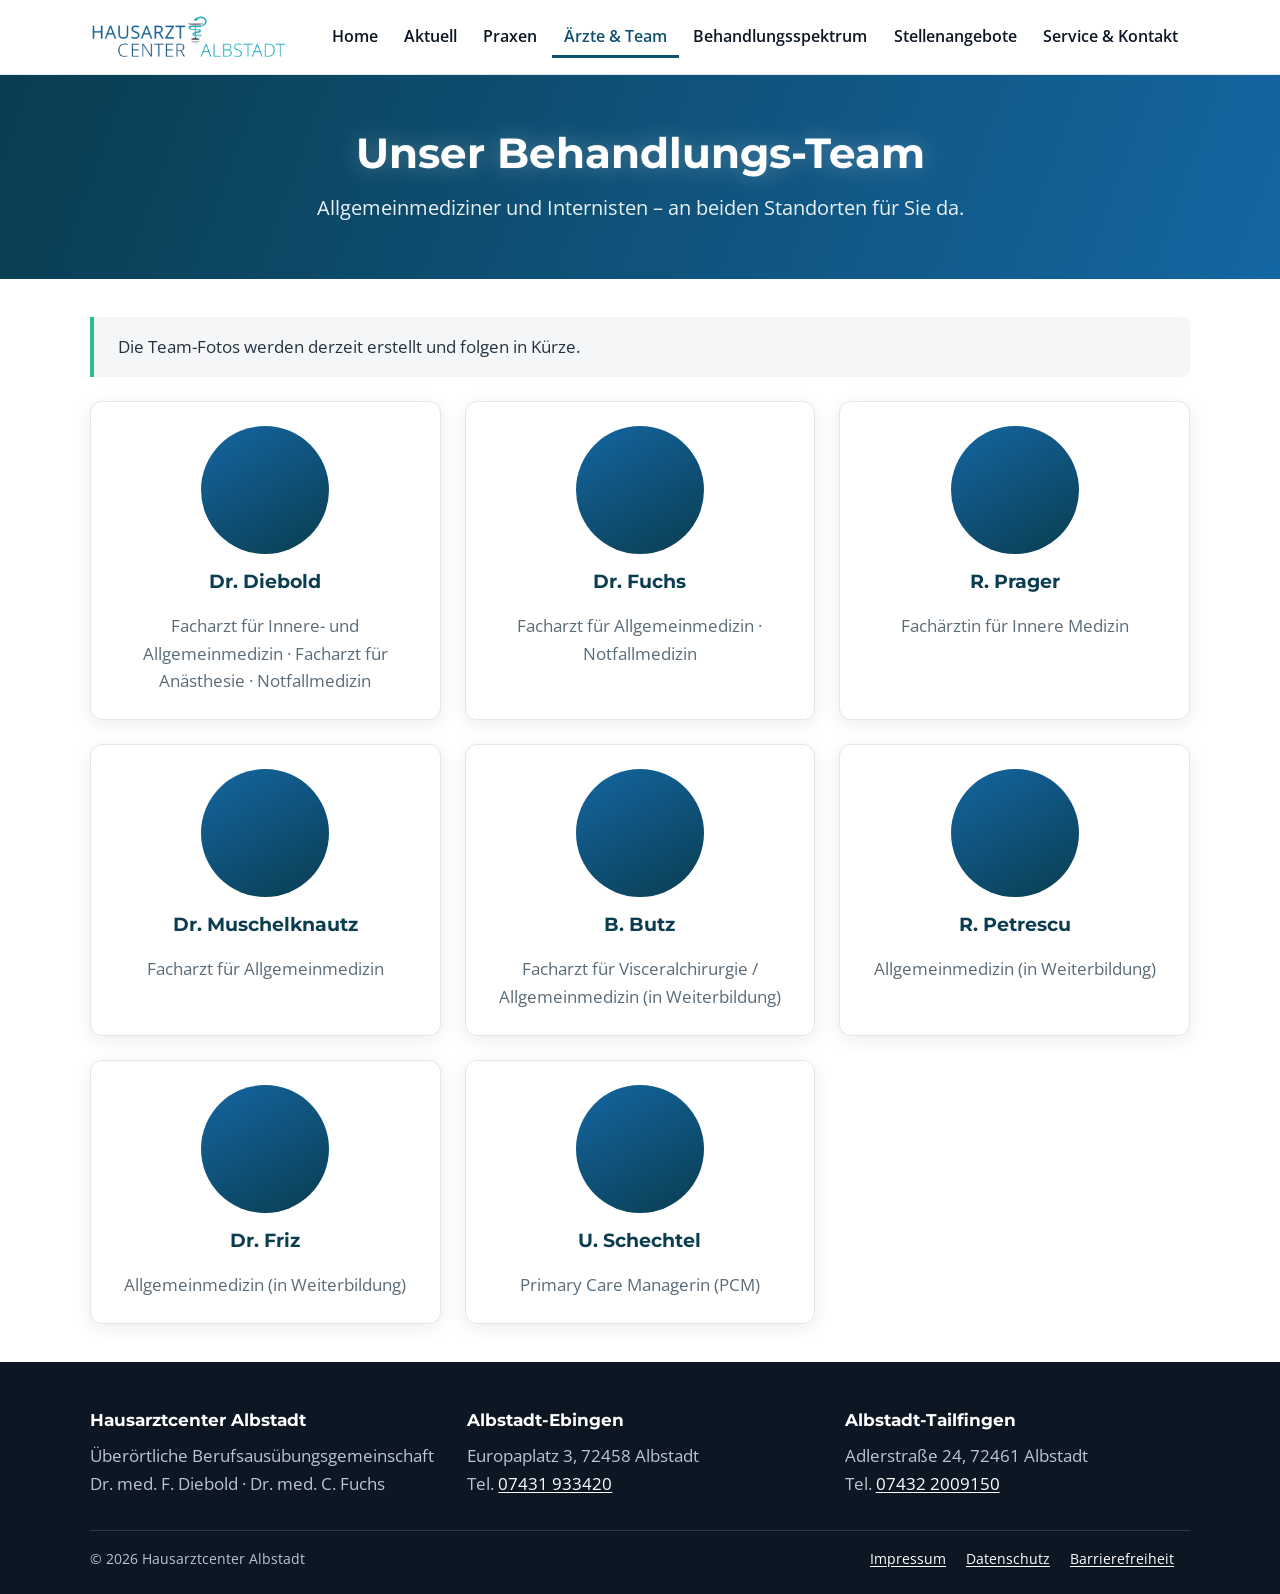
==== aerzte-team.html @ 3936ca82 "feat(design): Favicon + Open-Graph-Metadaten + Hero-Glow - bilder/favicon.svg (weisses Plus auf Petr" ====
<!DOCTYPE html>
<html lang="de">
<head>
  <meta charset="utf-8">
  <meta name="viewport" content="width=device-width, initial-scale=1">
  <title>Ärzte &amp; Team — Hausarztcenter Albstadt</title>
  <meta name="description" content="Das Behandlungs-Team des Hausarztcenter Albstadt — Ärztinnen, Ärzte und Praxisteam.">
  <link rel="stylesheet" href="css/style.css">
  <script defer src="data/site.js"></script>
  <script defer src="js/render.js"></script>
  <link rel="canonical" href="https://fuchs-medidyne.github.io/praxis-website/aerzte-team.html">
  <link rel="icon" href="bilder/favicon.svg" type="image/svg+xml">
  <meta name="theme-color" content="#0e536d">
  <meta property="og:type" content="website">
  <meta property="og:site_name" content="Hausarztcenter Albstadt">
  <meta property="og:locale" content="de_DE">
  <meta property="og:title" content="Ärzte &amp; Team — Hausarztcenter Albstadt">
  <meta property="og:description" content="Das Behandlungs-Team des Hausarztcenter Albstadt — Ärztinnen, Ärzte und Praxisteam.">
  <meta property="og:url" content="https://fuchs-medidyne.github.io/praxis-website/aerzte-team.html">
  <meta property="og:image" content="https://fuchs-medidyne.github.io/praxis-website/bilder/hero-hausarzt-albstadt.jpg">
  <meta name="twitter:card" content="summary_large_image">
</head>
<body>
  <a class="skip-link" href="#inhalt">Zum Inhalt springen</a>

  <div data-component="site-header"></div>

  <main id="inhalt">
    <section class="page-hero">
      <div class="container">
        <h1>Unser Behandlungs-Team</h1>
        <p>Allgemeinmediziner und Internisten – an beiden Standorten für Sie da.</p>
      </div>
    </section>

    <section class="container">
      <div data-component="team"></div>
    </section>
  </main>

  <div data-component="site-footer"></div>

</body>
</html>
---- css/style.css ----
/* Hausarztcenter Albstadt — Stylesheet.
   Saemtliche Farben, Schriftgroessen und Abstaende kommen aus css/tokens.css
   (Design-Konventionen / Single Source of Truth). Hier stehen nur Regeln, die
   diese Tokens auf konkrete Elemente anwenden — keine festen Werte. */

@import url("fonts.css");
@import url("tokens.css");

* { box-sizing: border-box; }
html { scroll-behavior: smooth; }

body {
  margin: 0;
  font-family: var(--font-text);
  color: var(--farbe-text);
  background: var(--farbe-bg);
  line-height: var(--zeilenhoehe);
  font-size: var(--groesse-text);
  -webkit-font-smoothing: antialiased;
}

img { max-width: 100%; height: auto; display: block; }

a { color: var(--farbe-primaer); text-underline-offset: 2px; }
a:hover { color: var(--farbe-primaer-dunkel); }

:focus-visible { outline: 3px solid var(--farbe-primaer-hell); outline-offset: 2px; border-radius: 3px; }

/* --- Typografie: Groesse je nach Position (aus den Tokens) --- */
h1, h2, h3, h4 { font-family: var(--font-headline); color: var(--farbe-navy); line-height: var(--zeilenhoehe-eng); font-weight: var(--staerke-fett); }
h1 { font-size: var(--groesse-h1); margin: 0 0 var(--raum-3); }
h2 { font-size: var(--groesse-h2); margin: 0 0 var(--titel-abstand); }
h3 { font-size: var(--groesse-h3); }
h4 { font-size: var(--groesse-h4); }
p  { margin: 0 0 var(--absatz-abstand); }
p:last-child { margin-bottom: 0; }

/* Einleitungs-Absatz (z.B. unter einer Ueberschrift) */
.lead { font-size: var(--groesse-lead); color: var(--farbe-text-leise); }

/* Container setzt NUR den seitlichen Rand (padding-inline) — niemals den
   vertikalen, damit Abschnitte mit Klasse .container ihren Abschnitts-Abstand
   (--abschnitt-y) behalten. */
.container { max-width: var(--breite-max); margin: 0 auto; padding-inline: var(--container-x); }

/* --- Skip-Link --- */
.skip-link { position: absolute; left: -999px; top: 0; background: var(--farbe-primaer); color: var(--farbe-text-invers); padding: var(--raum-2) var(--raum-4); z-index: 1000; border-radius: 0 0 var(--radius-s) 0; }
.skip-link:focus { left: 0; }

/* --- Kopfzeile / Navigation --- */
.site-header { position: sticky; top: 0; z-index: 100; background: rgba(255,255,255,.96); backdrop-filter: blur(6px); border-bottom: 1px solid var(--farbe-rand); }
.site-header .container { display: flex; align-items: center; justify-content: space-between; min-height: 74px; gap: var(--raum-4); }
.logo { display: inline-flex; align-items: center; text-decoration: none; }
.logo img { height: 44px; width: auto; }

.nav-toggle { display: none; background: none; border: 1px solid var(--farbe-rand); border-radius: var(--radius-s); padding: .45rem .65rem; font-size: 1.25rem; line-height: 1; cursor: pointer; color: var(--farbe-navy); }

.main-nav ul { list-style: none; display: flex; gap: .15rem; margin: 0; padding: 0; flex-wrap: wrap; }
.main-nav a { display: block; padding: var(--raum-2) var(--raum-3); border-radius: var(--radius-s); text-decoration: none; color: var(--farbe-navy); font-weight: var(--staerke-halbfett); font-size: .97rem; }
.main-nav a:hover { background: var(--farbe-bg-leise); color: var(--farbe-primaer); }
.main-nav a[aria-current="page"] { color: var(--farbe-primaer); box-shadow: inset 0 -3px 0 var(--farbe-primaer); border-radius: 0; }

/* --- Hero (Startseite) --- */
.hero { position: relative; color: var(--farbe-text-invers); padding: var(--abschnitt-y) 0; background: var(--farbe-navy); overflow: hidden; }
.hero::before {
  content: ""; position: absolute; inset: 0;
  background:
    linear-gradient(110deg, rgba(10, 61, 80, .92) 0%, rgba(13, 23, 36, .72) 60%, rgba(13, 23, 36, .45) 100%),
    url("../bilder/hero-hausarzt-albstadt.jpg") center/cover no-repeat;
  z-index: 0;
}
.hero .container { position: relative; z-index: 1; text-align: center; }
.hero h1 { color: var(--farbe-text-invers); }
.hero p { font-size: var(--groesse-lead); margin: 0 auto var(--raum-5); max-width: 42rem; color: var(--farbe-text-invers-leise); }
.hero-aktionen { display: flex; gap: var(--raum-3); flex-wrap: wrap; justify-content: center; }

/* Schlichter Seiten-Kopf fuer Unterseiten (Petrol-Verlauf, ohne grosses Hero-Bild) */
.page-hero { position: relative; color: var(--farbe-text-invers); padding: clamp(2.2rem, 5vw, 3.4rem) 0; background: linear-gradient(110deg, var(--farbe-primaer-dunkel), var(--farbe-primaer-hell)); }
.page-hero .container { text-align: center; }
.page-hero h1 { color: var(--farbe-text-invers); }
.page-hero p { color: var(--farbe-text-invers-leise); font-size: var(--groesse-lead); margin: 0 auto; max-width: 46rem; }

/* Leichter weisser Glow auf den Hero-Ueberschriften */
.hero h1, .page-hero h1 { text-shadow: 0 0 1px rgba(255,255,255,.35), 0 0 24px rgba(255,255,255,.30); }

/* --- Buttons --- */
.btn { display: inline-block; background: var(--farbe-akzent); color: #08312a; padding: .8rem 1.4rem; border-radius: var(--radius-s); text-decoration: none; font-family: var(--font-headline); font-weight: var(--staerke-halbfett); border: 2px solid var(--farbe-akzent); transition: transform .08s ease, background .15s ease; }
.btn:hover { background: var(--farbe-akzent-dunkel); border-color: var(--farbe-akzent-dunkel); color: #06281f; transform: translateY(-1px); }
.btn-outline { background: transparent; color: var(--farbe-text-invers); border-color: rgba(255,255,255,.7); }
.btn-outline:hover { background: rgba(255,255,255,.14); color: var(--farbe-text-invers); transform: translateY(-1px); }

/* --- Abschnitte: EINHEITLICHER Innenabstand oben/unten --- */
section { padding: var(--abschnitt-y) 0; }
.section-leise { background: var(--farbe-bg-leise); }

/* Zentrierter Abschnitts-Kopf (Ueberschrift + Einleitung ueber Kachelrastern) */
.section-kopf { text-align: center; max-width: 52rem; margin: 0 auto var(--raum-6); }
.section-kopf p { color: var(--farbe-text-leise); }

/* Lese-Inhalte: angenehme Lesebreite, linksbuendig */
.inhalt > p, .inhalt > ul, .inhalt > ol { max-width: var(--breite-text); }

.hinweis { border-left: 4px solid var(--farbe-akzent); background: var(--farbe-bg-leise); padding: var(--raum-4) var(--raum-5); border-radius: 0 var(--radius-s) var(--radius-s) 0; margin: 0 0 var(--block-abstand); }

/* --- Karten-Raster --- */
.karten { display: grid; gap: var(--raum-5); grid-template-columns: repeat(auto-fit, minmax(270px, 1fr)); }
.karte { border: 1px solid var(--farbe-rand); border-radius: var(--radius); padding: var(--raum-5); background: var(--farbe-bg); box-shadow: var(--schatten); transition: transform .12s ease, box-shadow .12s ease; }
.karte:hover { transform: translateY(-3px); box-shadow: var(--schatten-stark); }
.karte h3 { margin-top: 0; color: var(--farbe-primaer-dunkel); }

/* Ausrichtung: Teaser-/Navigationskacheln sind zentriert (kurz, symmetrisch);
   Daten-/Listenkarten bleiben linksbuendig (siehe .kontakt-liste/.zeiten). */
.karten--teaser .karte { text-align: center; }

/* Personen-Karten (Team) mit Foto oben — zentriert */
.karte--person { text-align: center; }
.karte--person p { color: var(--farbe-text-leise); }
.person-foto { width: 128px; height: 128px; border-radius: 50%; margin: 0 auto var(--raum-4); overflow: hidden; background: var(--farbe-bg-leise); }
.person-foto img { width: 100%; height: 100%; object-fit: cover; }
/* Foto-Platzhalter: Marken-Silhouette, bis die echten Fotos da sind.
   Zum Tauschen: <div class="person-foto person-foto--platzhalter">…</div>
   ersetzen durch <div class="person-foto"><img src="bilder/team/NAME.jpg" alt="…"></div> */
.person-foto--platzhalter {
  display: grid; place-items: center;
  background: linear-gradient(150deg, var(--farbe-primaer-hell), var(--farbe-primaer-dunkel));
  background-image: linear-gradient(150deg, var(--farbe-primaer-hell), var(--farbe-primaer-dunkel)),
    url("data:image/svg+xml,%3Csvg xmlns='http://www.w3.org/2000/svg' viewBox='0 0 24 24'%3E%3Cpath fill='%23ffffff' fill-opacity='0.82' d='M12 12a5 5 0 1 0 0-10 5 5 0 0 0 0 10zm0 2c-5 0-9 2.5-9 6v2h18v-2c0-3.5-4-6-9-6z'/%3E%3C/svg%3E");
  background-repeat: no-repeat;
  background-position: center, center 58%;
  background-size: cover, 58px 58px;
}

/* News-/Aktuelles-Eintraege */
.news-item { border: 1px solid var(--farbe-rand); border-left: 4px solid var(--farbe-akzent); border-radius: 0 var(--radius-s) var(--radius-s) 0; background: var(--farbe-bg); padding: var(--raum-5) var(--raum-5); margin: 0 0 var(--block-abstand); box-shadow: var(--schatten); }
.news-item h2 { margin: var(--raum-1) 0 var(--raum-2); }
.news-datum { color: var(--farbe-text-leise); font-size: var(--groesse-klein); margin: 0 0 var(--raum-1); text-transform: uppercase; letter-spacing: .03em; }

/* Platzhalter-Markierung (nur waehrend des Aufbaus) */
.platzhalter { color: var(--farbe-text-leise); font-style: italic; }

/* Kontakt-Zeilen in Standort-Karten (linksbuendig, Datencharakter) */
.kontakt-liste { list-style: none; margin: var(--raum-2) 0 0; padding: 0; }
.kontakt-liste li { margin: var(--raum-1) 0; }
.kontakt-liste .label { color: var(--farbe-text-leise); display: inline-block; min-width: 3.2rem; }

/* Oeffnungszeiten-Tabelle */
.zeiten { width: 100%; border-collapse: collapse; margin: var(--raum-2) 0 0; }
.zeiten th, .zeiten td { text-align: left; padding: .35rem var(--raum-2); border-bottom: 1px solid var(--farbe-rand); vertical-align: top; }
.zeiten th { width: 3rem; color: var(--farbe-primaer-dunkel); font-family: var(--font-headline); }
.zeiten .zu { color: var(--farbe-text-leise); }

/* Mehrspaltige Leistungs-Listen */
.spalten { columns: 2; column-gap: 2.5rem; }
.spalten li { break-inside: avoid; margin: .2rem 0; }
@media (max-width: 620px) { .spalten { columns: 1; } }

/* Badge fuer Status-Hinweise (z.B. "aktuell nur Terminsprechstunde") */
.badge { display: inline-block; background: var(--farbe-bg-leise); color: var(--farbe-primaer-dunkel); border: 1px solid var(--farbe-rand); border-radius: var(--radius-pill); padding: .15rem .7rem; font-size: var(--groesse-klein); font-weight: var(--staerke-halbfett); }

/* Listen/Unter-Ueberschriften in Lese-Abschnitten */
.inhalt ul { padding-left: 1.2rem; }
.inhalt li { margin: var(--raum-1) 0; }
.inhalt h3 { margin-top: var(--raum-6); color: var(--farbe-primaer-dunkel); }
.inhalt h4 { margin: var(--raum-4) 0 var(--raum-1); color: var(--farbe-navy); }

/* --- Fusszeile --- */
.site-footer { background: var(--farbe-navy); color: #b9c6cf; margin-top: 0; padding: var(--raum-7) 0 var(--raum-5); }
.site-footer a { color: var(--farbe-text-invers); }
.footer-grid { display: grid; gap: var(--raum-6); grid-template-columns: repeat(auto-fit, minmax(220px, 1fr)); }
.site-footer h3 { color: var(--farbe-text-invers); font-size: 1.05rem; margin: 0 0 var(--raum-3); }
.footer-bottom { margin-top: var(--raum-6); padding-top: var(--raum-4); border-top: 1px solid rgba(255,255,255,.14); font-size: var(--groesse-klein); display: flex; gap: var(--raum-4); flex-wrap: wrap; justify-content: space-between; align-items: center; }
.footer-bottom nav a { margin-right: var(--raum-4); }

/* --- Mobil --- */
@media (max-width: 880px) {
  .nav-toggle { display: block; }
  .main-nav { display: none; position: absolute; left: 0; right: 0; top: 74px; background: #fff; border-bottom: 1px solid var(--farbe-rand); padding: var(--raum-2) var(--container-x) var(--raum-4); box-shadow: var(--schatten); }
  .main-nav.open { display: block; }
  .main-nav ul { flex-direction: column; gap: 0; }
  .main-nav a { padding: .85rem var(--raum-2); border-bottom: 1px solid var(--farbe-rand); border-radius: 0; }
  .main-nav a[aria-current="page"] { box-shadow: inset 3px 0 0 var(--farbe-primaer); }
}

@media (prefers-reduced-motion: reduce) {
  * { scroll-behavior: auto !important; transition: none !important; }
}
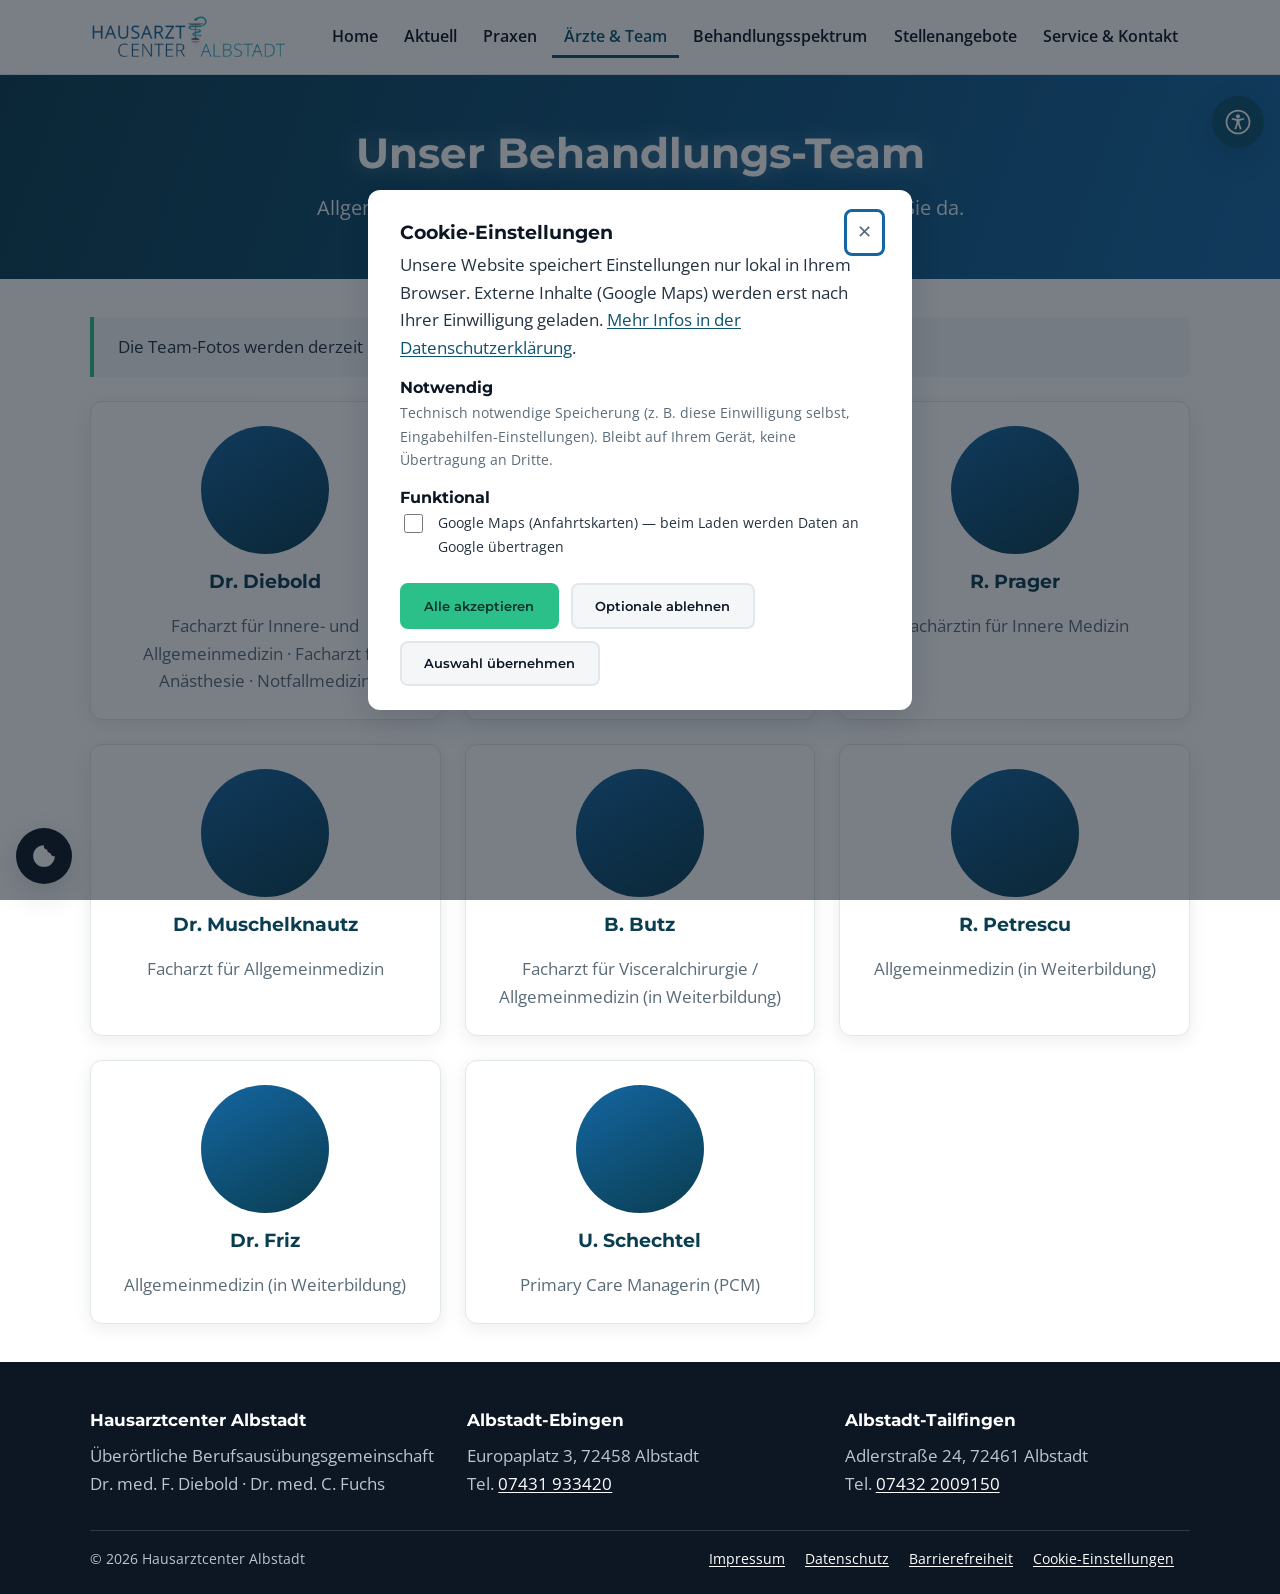
==== commit 46535c78: "feat(widgets): Eingabehilfen, eigenes Cookie-Consent, Maps-Zwei-Klick, 321-MED-Rezeption, To-Top Fun" ====
--- a/aerzte-team.html
+++ b/aerzte-team.html
@@ -8,6 +8,8 @@
   <link rel="stylesheet" href="css/style.css">
   <script defer src="data/site.js"></script>
   <script defer src="js/render.js"></script>
+  <script defer src="js/consent.js"></script>
+  <script defer src="js/eingabehilfen.js"></script>
   <link rel="canonical" href="https://fuchs-medidyne.github.io/praxis-website/aerzte-team.html">
   <link rel="icon" href="bilder/favicon.svg" type="image/svg+xml">
   <meta name="theme-color" content="#0e536d">
--- a/css/style.css
+++ b/css/style.css
@@ -14,8 +14,11 @@
   font-family: var(--font-text);
   color: var(--farbe-text);
   background: var(--farbe-bg);
-  line-height: var(--zeilenhoehe);
-  font-size: var(--groesse-text);
+  /* --eh-*-Variablen kommen aus den Eingabehilfen (js/eingabehilfen.js);
+     ohne Widget-Eingriff gelten die Fallbacks = normale Token-Werte. */
+  line-height: calc(var(--zeilenhoehe) * var(--eh-zeile, 1));
+  font-size: calc(var(--groesse-text) * var(--eh-schrift, 1));
+  letter-spacing: var(--eh-abstand, normal);
   -webkit-font-smoothing: antialiased;
 }
 
@@ -181,6 +184,101 @@
   .main-nav a[aria-current="page"] { box-shadow: inset 3px 0 0 var(--farbe-primaer); }
 }
 
+/* =============================================================================
+   WIDGETS (Plan WIDGETS): Cookie-Consent, Google-Maps-Zwei-Klick,
+   Eingabehilfen, To-Top. Erzeugt von js/consent.js, js/eingabehilfen.js
+   und js/render.js — hier nur die Optik.
+   ========================================================================== */
+
+/* --- Cookie-Button (links unten, wie Altseite) --- */
+.cookie-button { position: fixed; left: var(--raum-4); bottom: var(--raum-4); z-index: 900; width: 56px; height: 56px; border-radius: 50%; border: none; background: var(--farbe-navy); color: var(--farbe-text-invers); display: grid; place-items: center; cursor: pointer; box-shadow: var(--schatten-stark); }
+.cookie-button:hover { background: var(--farbe-primaer); }
+
+/* --- Consent-Dialog --- */
+.consent-overlay { position: fixed; inset: 0; z-index: 100000; background: rgba(13, 23, 36, .55); display: grid; place-items: center; padding: var(--container-x); }
+.consent-overlay[hidden] { display: none; }   /* display:grid wuerde sonst das hidden-Attribut aushebeln */
+.consent-dialog { background: var(--farbe-bg); color: var(--farbe-text); max-width: 34rem; width: 100%; max-height: 90vh; overflow: auto; border-radius: var(--radius); padding: var(--raum-5) var(--raum-6); box-shadow: var(--schatten-stark); }
+.consent-kopf { display: flex; justify-content: space-between; align-items: center; gap: var(--raum-4); }
+.consent-kopf h2 { margin: 0; font-size: var(--groesse-h3); }
+.consent-schliessen { border: none; background: none; font-size: 1.1rem; cursor: pointer; color: var(--farbe-text-leise); padding: var(--raum-2); }
+.consent-schliessen:hover { color: var(--farbe-text); }
+.consent-dialog h3 { margin: var(--raum-4) 0 var(--raum-1); font-size: var(--groesse-h4); }
+.consent-text { color: var(--farbe-text-leise); font-size: var(--groesse-klein); }
+.consent-schalter { display: flex; gap: var(--raum-3); align-items: flex-start; font-size: var(--groesse-klein); }
+.consent-schalter input { width: 1.2rem; height: 1.2rem; margin-top: .15rem; accent-color: var(--farbe-primaer); flex-shrink: 0; }
+.consent-aktionen { display: flex; gap: var(--raum-3); flex-wrap: wrap; margin-top: var(--raum-5); }
+
+/* Leiser Zweit-Button (im Consent-Dialog) */
+.btn-leise { background: var(--farbe-bg-leise); border-color: var(--farbe-rand); color: var(--farbe-navy); }
+.btn-leise:hover { background: var(--farbe-rand); border-color: var(--farbe-rand); color: var(--farbe-navy); }
+
+/* --- Google-Maps-Zwei-Klick-Platzhalter (Karten auf Service & Kontakt) --- */
+.maps-embed { margin-top: var(--raum-4); border: 1px solid var(--farbe-rand); border-radius: var(--radius-s); background: var(--farbe-bg-leise); padding: var(--raum-5); text-align: center; }
+.maps-embed p { font-size: var(--groesse-klein); color: var(--farbe-text-leise); margin: 0 0 var(--raum-4); }
+.maps-embed.geladen { padding: 0; overflow: hidden; background: none; }
+.maps-embed iframe { display: block; width: 100%; height: 320px; border: 0; }
+
+/* --- To-Top-Button (rechts unten, OBERHALB des 321-MED-Widgets) --- */
+.to-top { position: fixed; right: var(--raum-4); bottom: 120px; z-index: 900; width: 48px; height: 48px; border-radius: 50%; border: 1px solid var(--farbe-rand); background: var(--farbe-bg); color: var(--farbe-primaer); display: grid; place-items: center; cursor: pointer; box-shadow: var(--schatten); opacity: 0; visibility: hidden; transition: opacity .2s ease, visibility .2s ease; }
+.to-top.sichtbar { opacity: 1; visibility: visible; }
+.to-top:hover { background: var(--farbe-bg-leise); }
+
+/* --- Eingabehilfen: Button rechts oben (unterhalb des sticky Headers) --- */
+.eh-knopf { position: fixed; right: var(--raum-4); top: 96px; z-index: 950; width: 52px; height: 52px; border-radius: 50%; border: none; background: var(--farbe-primaer); color: var(--farbe-text-invers); display: grid; place-items: center; cursor: pointer; box-shadow: var(--schatten-stark); }
+.eh-knopf:hover { background: var(--farbe-primaer-dunkel); }
+
+/* --- Eingabehilfen: Panel (dunkel, wie Altseite) --- */
+.eh-panel { position: fixed; right: var(--raum-4); top: 160px; z-index: 950; width: 360px; max-width: calc(100vw - 2 * var(--raum-4)); max-height: calc(100vh - 180px); overflow: auto; background: var(--farbe-navy); color: var(--farbe-text-invers); border-radius: var(--radius); padding: var(--raum-5); box-shadow: var(--schatten-stark); }
+.eh-kopf { display: flex; align-items: center; gap: var(--raum-2); }
+.eh-kopf h2 { flex: 1; margin: 0; color: var(--farbe-text-invers); font-size: var(--groesse-h3); }
+.eh-reset, .eh-zu { background: none; border: 1px solid rgba(255, 255, 255, .35); color: inherit; border-radius: 50%; width: 36px; height: 36px; cursor: pointer; font-size: 1rem; line-height: 1; }
+.eh-reset:hover, .eh-zu:hover { background: rgba(255, 255, 255, .15); }
+.eh-raster { display: grid; grid-template-columns: 1fr 1fr; gap: var(--raum-2); margin: var(--raum-4) 0; }
+.eh-schalter { background: rgba(255, 255, 255, .08); border: 1px solid rgba(255, 255, 255, .18); color: var(--farbe-text-invers); border-radius: var(--radius-s); padding: var(--raum-3) var(--raum-2); cursor: pointer; font-size: var(--groesse-klein); min-height: 3.2rem; font-family: var(--font-text); }
+.eh-schalter:hover { background: rgba(255, 255, 255, .18); }
+.eh-schalter.aktiv { background: var(--farbe-akzent); border-color: var(--farbe-akzent); color: #08312a; font-weight: var(--staerke-halbfett); }
+.eh-regler { display: flex; align-items: center; flex-wrap: wrap; gap: var(--raum-2); margin: var(--raum-3) 0; }
+.eh-regler-name { flex: 1 0 100%; font-size: var(--groesse-klein); }
+.eh-regler input[type="range"] { flex: 1; min-width: 0; accent-color: var(--farbe-akzent); }
+.eh-regler button { width: 32px; height: 32px; border-radius: 50%; border: 1px solid rgba(255, 255, 255, .35); background: none; color: inherit; cursor: pointer; font-size: 1rem; line-height: 1; flex-shrink: 0; }
+.eh-regler button:hover { background: rgba(255, 255, 255, .15); }
+.eh-regler output { min-width: 3.2em; text-align: right; font-size: var(--groesse-klein); }
+
+/* --- Eingabehilfen: Wirkung der Schalter (Klassen auf <html>) --- */
+
+/* Links / Ueberschriften hervorheben */
+html.eh-links a:not(.eh-panel a) { background: var(--eh-marker-bg); color: var(--eh-marker-text); text-decoration: underline; }
+html.eh-titel :is(h1, h2, h3, h4, h5, h6):not(.eh-panel *):not(.consent-dialog *) { background: var(--eh-marker-bg); color: var(--eh-marker-text); padding-inline: .15em; }
+
+/* Vorlesen: anklickbare Absaetze markieren, aktueller Absatz umrandet */
+html.eh-vorlesen :is(p, h1, h2, h3, h4, h5, h6, li, td, th, figcaption, blockquote) { cursor: pointer; }
+.eh-liest { outline: 3px solid var(--farbe-akzent); outline-offset: 2px; }
+
+/* Lesemodus: Deko raus, eine Spalte, Lesebreite */
+html.eh-lesen .hero::before { background: var(--farbe-navy); }
+html.eh-lesen main img, html.eh-lesen .person-foto { display: none; }
+html.eh-lesen .karten { grid-template-columns: 1fr; }
+html.eh-lesen .karte, html.eh-lesen .news-item { box-shadow: none; }
+html.eh-lesen .karte:hover { transform: none; }
+html.eh-lesen .container { max-width: var(--breite-text); }
+html.eh-lesen .spalten { columns: 1; }
+html.eh-lesen .hero h1, html.eh-lesen .page-hero h1 { text-shadow: none; }
+
+/* Dunkler Kontrast: Stellen nachziehen, die feste Hell-Werte bzw. Navy nutzen
+   (--farbe-navy bleibt im Dunkel-Schema unveraendert, s. tokens.css) */
+html.eh-dunkel .site-header { background: rgba(13, 23, 36, .96); }
+html.eh-dunkel .main-nav { background: var(--farbe-bg); }
+html.eh-dunkel :is(h1, h2, h3, h4):not(.hero *):not(.page-hero *):not(.site-footer *) { color: var(--farbe-text); }
+html.eh-dunkel .main-nav a, html.eh-dunkel .nav-toggle { color: var(--farbe-text); }
+
+/* --- Widgets mobil --- */
+@media (max-width: 620px) {
+  .eh-knopf { top: 84px; right: var(--raum-2); }
+  .eh-panel { top: 90px; right: var(--raum-2); left: var(--raum-2); width: auto; max-height: calc(100vh - 110px); }
+  .cookie-button { left: var(--raum-2); bottom: var(--raum-2); width: 48px; height: 48px; }
+  .to-top { right: var(--raum-2); }
+}
+
 @media (prefers-reduced-motion: reduce) {
   * { scroll-behavior: auto !important; transition: none !important; }
 }
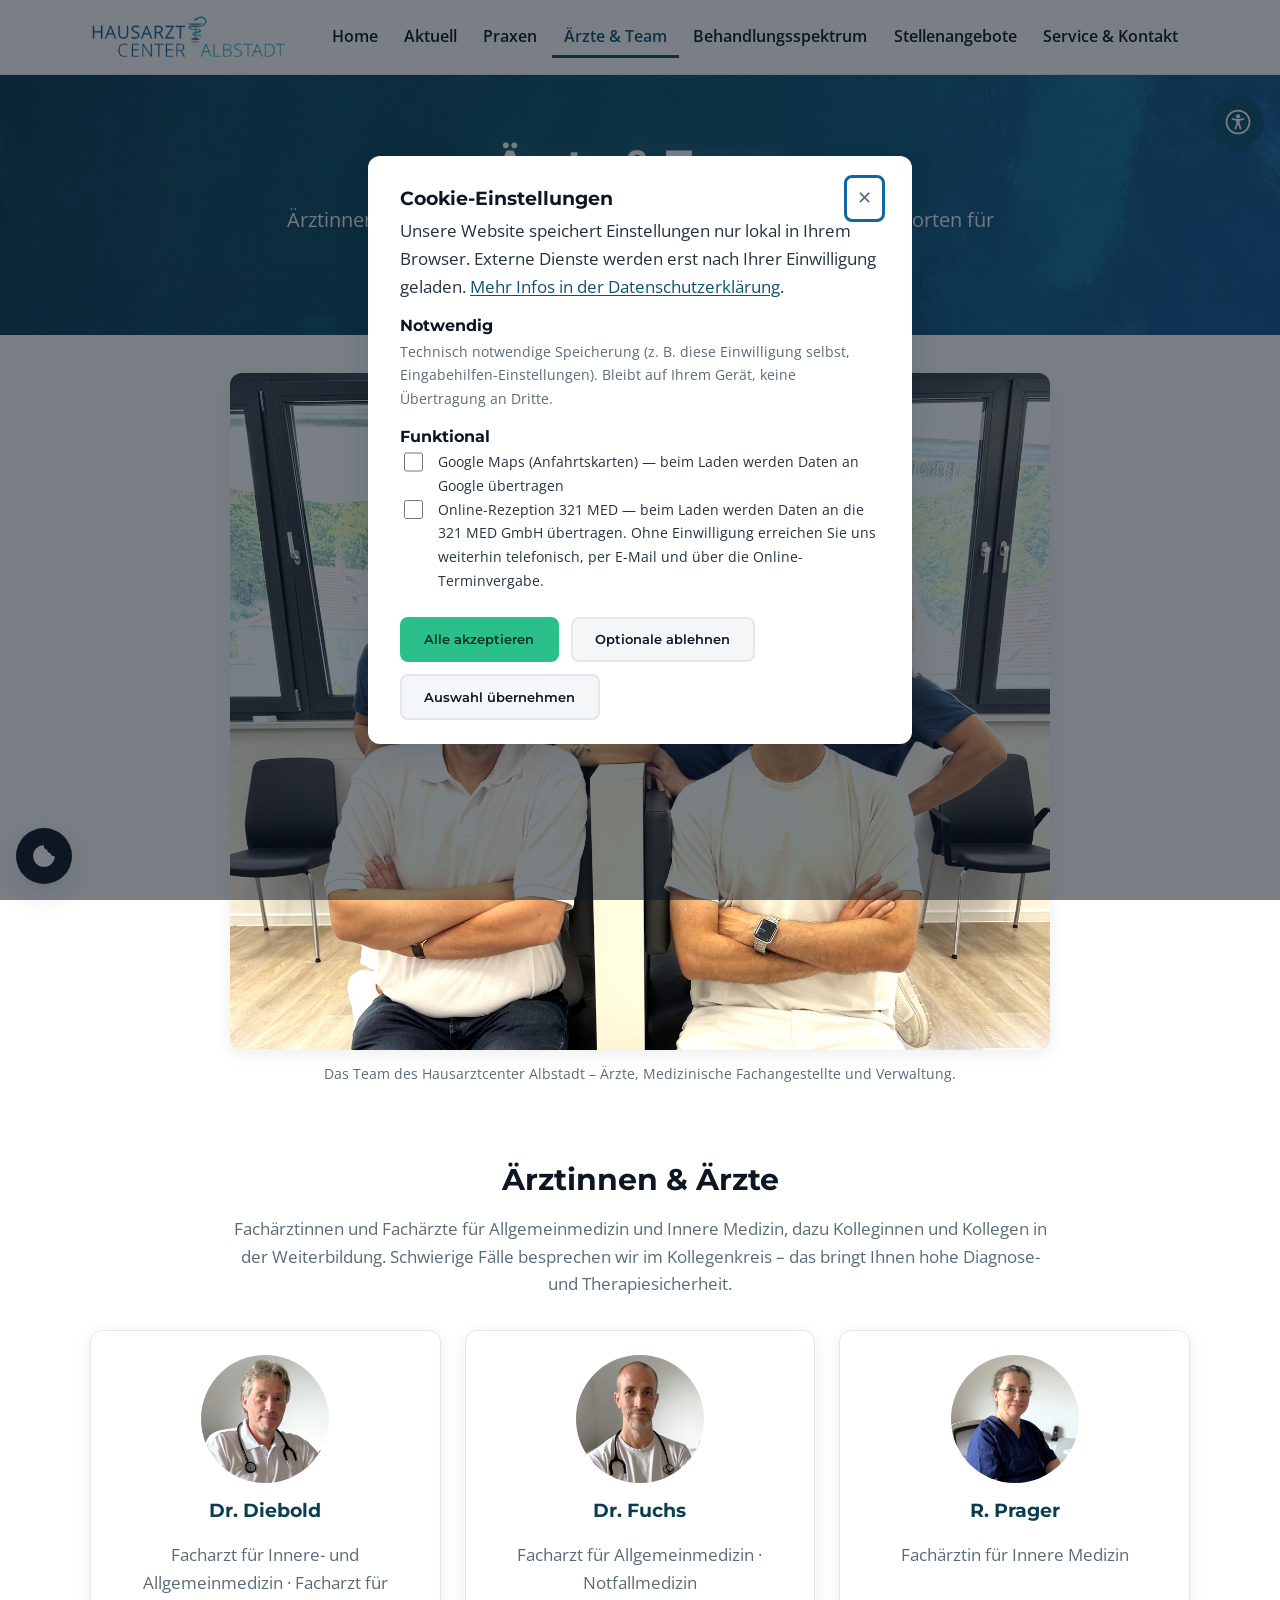
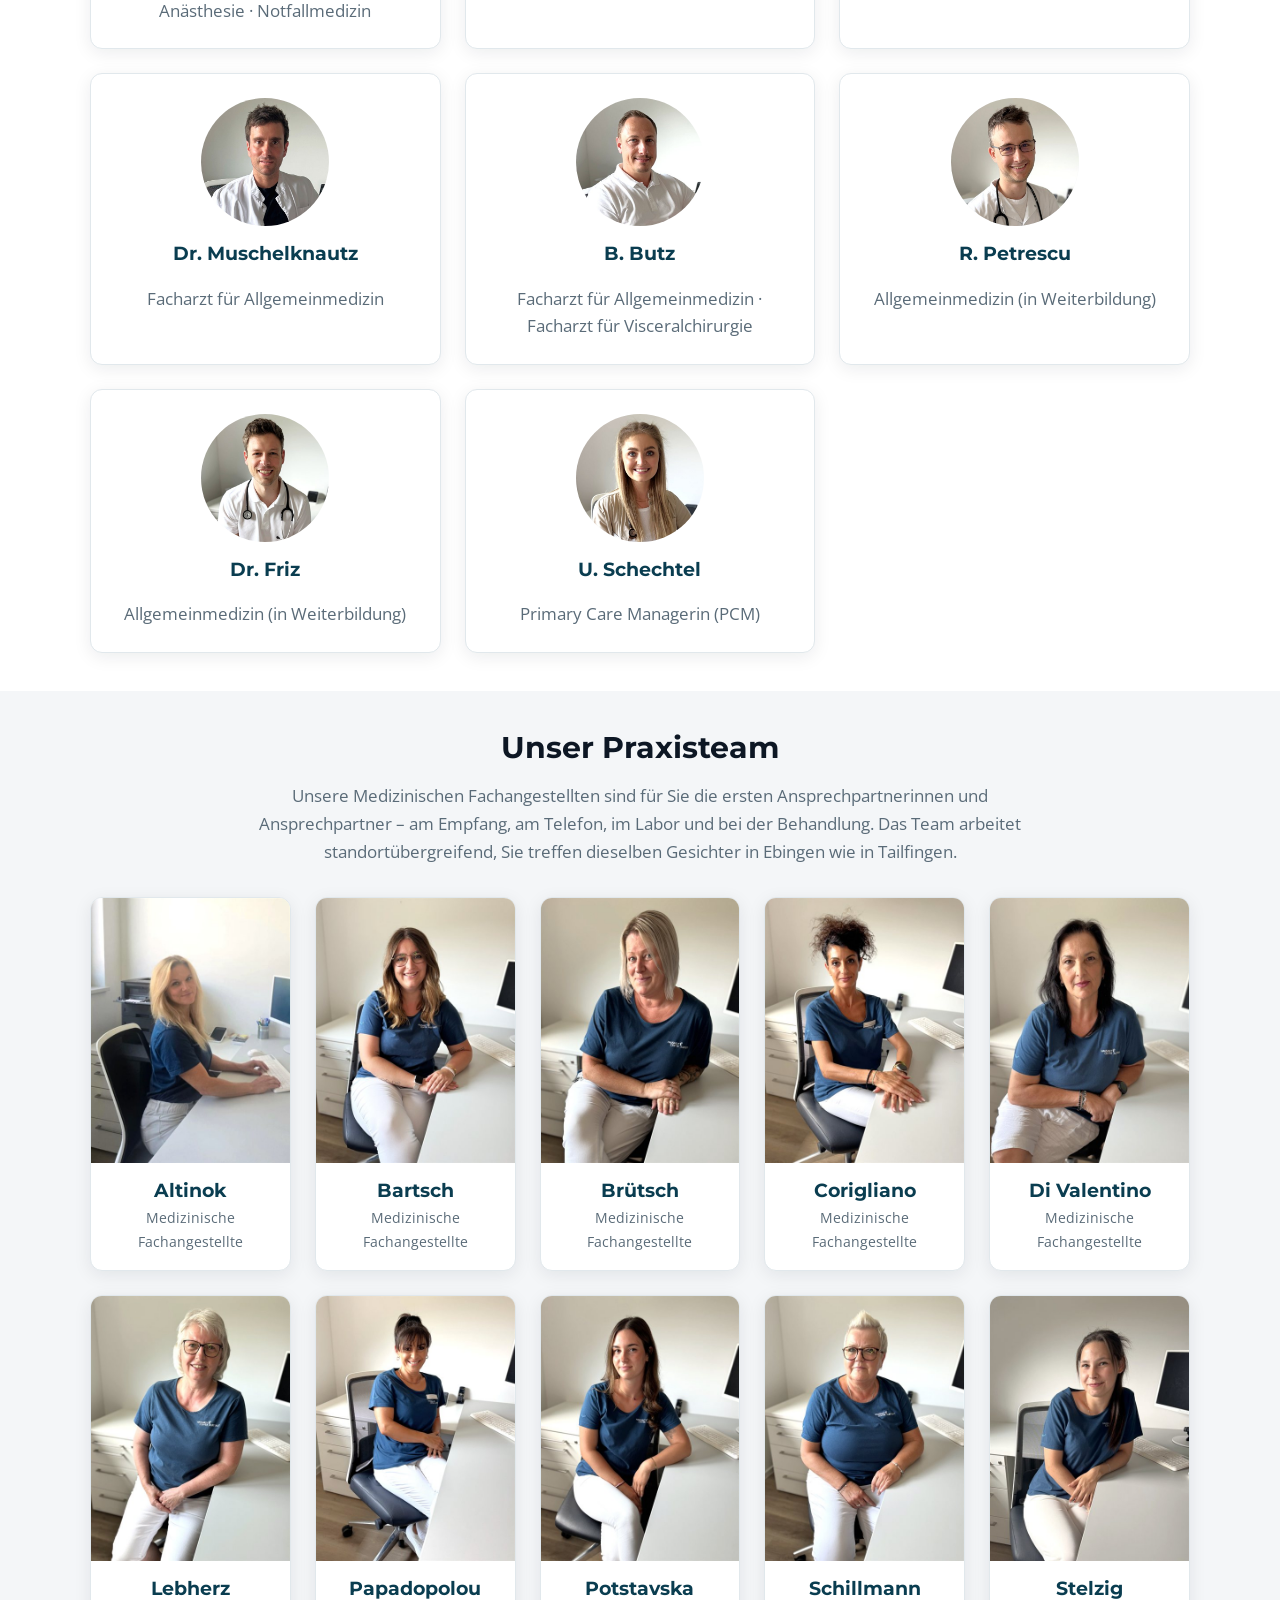
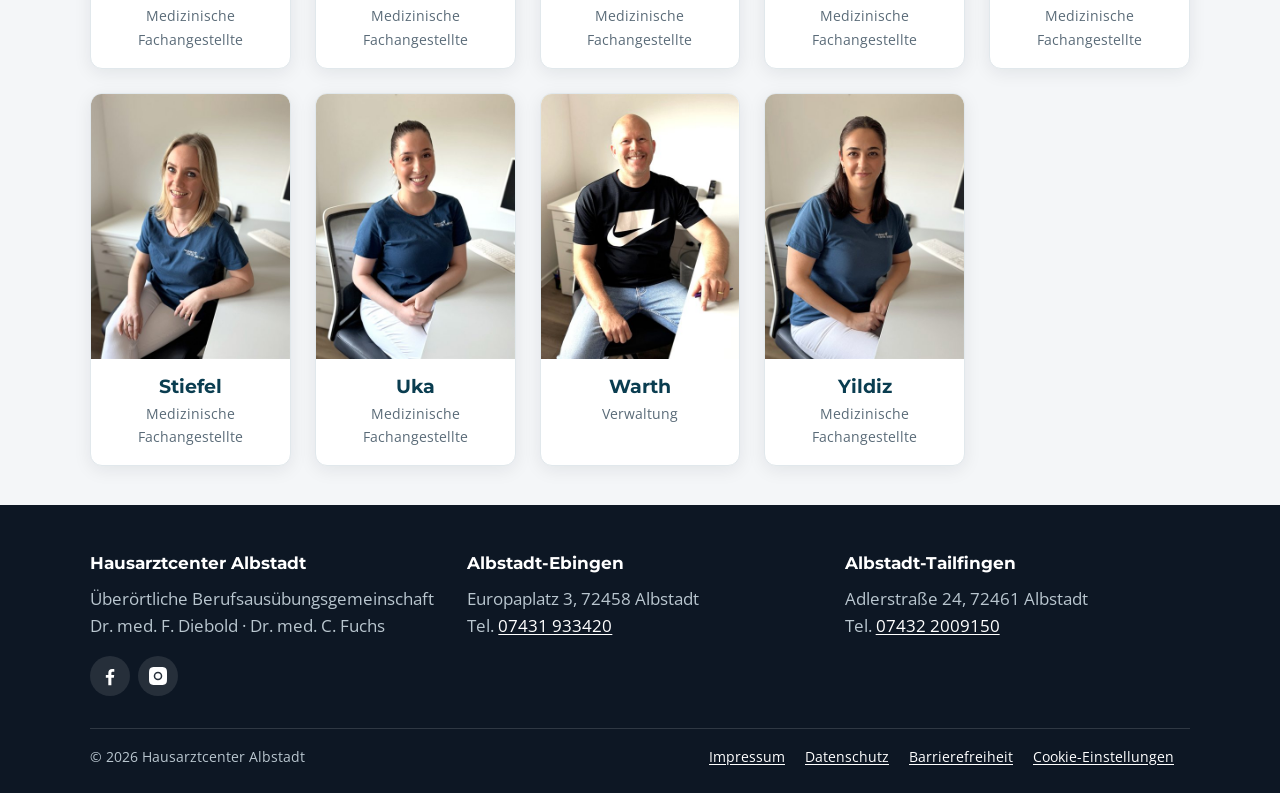
==== commit 0cb30832: "feat(team): Sektion "Unser Praxisteam" mit 14 Portraet-Kacheln + Gruppenbild Die Seite "Ärzte & Team" ====
--- a/aerzte-team.html
+++ b/aerzte-team.html
@@ -30,13 +30,38 @@
   <main id="inhalt">
     <section class="page-hero">
       <div class="container">
-        <h1>Unser Behandlungs-Team</h1>
-        <p>Allgemeinmediziner und Internisten – an beiden Standorten für Sie da.</p>
+        <h1>Ärzte &amp; Team</h1>
+        <p>Ärztinnen, Ärzte und ein eingespieltes Praxisteam – an beiden Standorten für Sie da.</p>
       </div>
     </section>
 
     <section class="container">
+      <figure class="gruppenbild">
+        <img src="bilder/team-gesamt.jpg" alt="Das Team des Hausarztcenter Albstadt">
+        <figcaption>Das Team des Hausarztcenter Albstadt – Ärzte, Medizinische Fachangestellte und Verwaltung.</figcaption>
+      </figure>
+    </section>
+
+    <section class="container" id="aerzte">
+      <div class="section-kopf">
+        <h2>Ärztinnen &amp; Ärzte</h2>
+        <p>Fachärztinnen und Fachärzte für Allgemeinmedizin und Innere Medizin, dazu Kolleginnen und
+           Kollegen in der Weiterbildung. Schwierige Fälle besprechen wir im Kollegenkreis – das bringt
+           Ihnen hohe Diagnose- und Therapiesicherheit.</p>
+      </div>
       <div data-component="team"></div>
+    </section>
+
+    <section class="section-leise" id="praxisteam">
+      <div class="container">
+        <div class="section-kopf">
+          <h2>Unser Praxisteam</h2>
+          <p>Unsere Medizinischen Fachangestellten sind für Sie die ersten Ansprechpartnerinnen und
+             Ansprechpartner – am Empfang, am Telefon, im Labor und bei der Behandlung. Das Team arbeitet
+             standortübergreifend, Sie treffen dieselben Gesichter in Ebingen wie in Tailfingen.</p>
+        </div>
+        <div data-component="praxisteam"></div>
+      </div>
     </section>
   </main>
 
--- a/css/style.css
+++ b/css/style.css
@@ -20,7 +20,13 @@
   font-size: calc(var(--groesse-text) * var(--eh-schrift, 1));
   letter-spacing: var(--eh-abstand, normal);
   -webkit-font-smoothing: antialiased;
-}
+  /* Footer klebt am Seitenende, auch bei kurzen Seiten (z.B. Aktuelles) */
+  min-height: 100svh;
+  display: flex;
+  flex-direction: column;
+}
+
+main { flex: 1 0 auto; }
 
 img { max-width: 100%; height: auto; display: block; }
 
@@ -68,7 +74,7 @@
 .hero::before {
   content: ""; position: absolute; inset: 0;
   background:
-    linear-gradient(110deg, rgba(10, 61, 80, .92) 0%, rgba(13, 23, 36, .72) 60%, rgba(13, 23, 36, .45) 100%),
+    var(--hero-schleier),
     url("../bilder/hero-hausarzt-albstadt.jpg") center/cover no-repeat;
   z-index: 0;
 }
@@ -77,9 +83,11 @@
 .hero p { font-size: var(--groesse-lead); margin: 0 auto var(--raum-5); max-width: 42rem; color: var(--farbe-text-invers-leise); }
 .hero-aktionen { display: flex; gap: var(--raum-3); flex-wrap: wrap; justify-content: center; }
 
-/* Schlichter Seiten-Kopf fuer Unterseiten (Petrol-Verlauf, ohne grosses Hero-Bild) */
-.page-hero { position: relative; color: var(--farbe-text-invers); padding: clamp(2.2rem, 5vw, 3.4rem) 0; background: linear-gradient(110deg, var(--farbe-primaer-dunkel), var(--farbe-primaer-hell)); }
-.page-hero .container { text-align: center; }
+/* Seiten-Kopf fuer Unterseiten: Petrol-Verlauf UEBER dem Hero-Bild (Struktur
+   statt Vollton) und FESTE, einheitliche Hoehe auf allen Seiten (Inhalt wird
+   vertikal zentriert — 1- und 3-zeilige Einleitungen ergeben dieselbe Hoehe). */
+.page-hero { position: relative; color: var(--farbe-text-invers); display: flex; align-items: center; min-height: var(--hoehe-page-hero); padding: var(--raum-5) 0; background: var(--page-hero-schleier), url("../bilder/hero-hausarzt-albstadt.jpg") center/cover no-repeat; }
+.page-hero .container { text-align: center; width: 100%; }
 .page-hero h1 { color: var(--farbe-text-invers); }
 .page-hero p { color: var(--farbe-text-invers-leise); font-size: var(--groesse-lead); margin: 0 auto; max-width: 46rem; }
 
@@ -95,6 +103,8 @@
 /* --- Abschnitte: EINHEITLICHER Innenabstand oben/unten --- */
 section { padding: var(--abschnitt-y) 0; }
 .section-leise { background: var(--farbe-bg-leise); }
+/* Sprungziele (#stellen, #bewerben ...) nicht unter den klebenden Header rutschen */
+section[id] { scroll-margin-top: 90px; }
 
 /* Zentrierter Abschnitts-Kopf (Ueberschrift + Einleitung ueber Kachelrastern) */
 .section-kopf { text-align: center; max-width: 52rem; margin: 0 auto var(--raum-6); }
@@ -102,6 +112,55 @@
 
 /* Lese-Inhalte: angenehme Lesebreite, linksbuendig */
 .inhalt > p, .inhalt > ul, .inhalt > ol { max-width: var(--breite-text); }
+
+/* Zentrierter Einzel-Absatz (z.B. Notfall-Hinweis auf der Startseite) */
+.text-zentriert { text-align: center; margin-inline: auto; }
+
+/* --- Split-Layout: Text neben Bild (abwechselbar) --- */
+.split { display: grid; grid-template-columns: 1fr 1fr; gap: var(--raum-6); align-items: center; }
+.split > * { min-width: 0; }
+/* Zwei Text-Spalten (z.B. Aufgaben / Anforderungen): oben ausrichten */
+.split--oben { align-items: start; }
+.split h2:first-child, .split h3:first-child, .inhalt .split h3 { margin-top: 0; }
+.split .spalten { columns: 1; }
+.split img { border-radius: var(--radius); box-shadow: var(--schatten); width: 100%; }
+/* Dezente Hover-Animation: Bild/Platzhalter wachsen leicht (nur nicht uebertreiben).
+   Transitions werden bei prefers-reduced-motion global deaktiviert. */
+.split img, .split .bild-platzhalter { transition: transform .25s ease, box-shadow .25s ease; }
+.split img:hover, .split .bild-platzhalter:hover { transform: scale(1.03); box-shadow: var(--schatten-stark); }
+/* Bild links statt rechts (nur ab Tablet — mobil bleibt Text zuerst) */
+@media (min-width: 761px) {
+  .split--bild-links > :last-child { order: -1; }
+}
+@media (max-width: 760px) {
+  .split { grid-template-columns: 1fr; gap: var(--raum-5); }
+  .schritte { grid-template-columns: 1fr; }
+  /* Beitragsbild ueber den Text, in der Breite begrenzt statt bildschirmfuellend */
+  .news-item--bild { grid-template-columns: 1fr; gap: var(--raum-4); }
+  .news-item--bild img { max-width: 320px; }
+}
+
+/* --- Bild-Platzhalter (bis echte Fotos vorliegen) ---
+   Tauschen: das <div class="bild-platzhalter" ...> ersetzen durch
+   <img src="bilder/NAME.jpg" alt="..."> — Styles (.split img / .karte-foto)
+   greifen automatisch. Der sichtbare <span>-Text sagt, welches Motiv fehlt. */
+.bild-platzhalter {
+  width: 100%; aspect-ratio: 4 / 3; border-radius: var(--radius);
+  background-image:
+    url("data:image/svg+xml,%3Csvg xmlns='http://www.w3.org/2000/svg' viewBox='0 0 24 24'%3E%3Cpath fill='%23ffffff' fill-opacity='0.75' d='M9 3 7.2 5H4a2 2 0 0 0-2 2v12a2 2 0 0 0 2 2h16a2 2 0 0 0 2-2V7a2 2 0 0 0-2-2h-3.2L15 3H9zm3 5a5 5 0 1 1 0 10 5 5 0 0 1 0-10zm0 2a3 3 0 1 0 0 6 3 3 0 0 0 0-6z'/%3E%3C/svg%3E"),
+    linear-gradient(150deg, var(--farbe-primaer-hell), var(--farbe-primaer-dunkel));
+  background-repeat: no-repeat;
+  background-position: center 42%, center;
+  background-size: 64px 64px, cover;
+  display: flex; align-items: flex-end; justify-content: center;
+  box-shadow: var(--schatten);
+}
+.bild-platzhalter span { color: var(--farbe-text-invers-leise); font-size: var(--groesse-klein); padding: var(--raum-3); text-align: center; }
+.bild-platzhalter--breit { aspect-ratio: 21 / 9; border-radius: var(--radius-s); background-size: 48px 48px, cover; }
+
+/* Foto oben in Standort-Karten (Praxen-Seite) */
+.karte-foto { margin-bottom: var(--raum-4); }
+img.karte-foto { width: 100%; aspect-ratio: 21 / 9; object-fit: cover; border-radius: var(--radius-s); }
 
 .hinweis { border-left: 4px solid var(--farbe-akzent); background: var(--farbe-bg-leise); padding: var(--raum-4) var(--raum-5); border-radius: 0 var(--radius-s) var(--radius-s) 0; margin: 0 0 var(--block-abstand); }
 
@@ -133,9 +192,50 @@
   background-size: cover, 58px 58px;
 }
 
+/* --- Portraet-Kacheln (Praxisteam) ---
+   Die Teamfotos sind als Serie im Hochformat 3:4 entstanden (sitzend am
+   Arbeitsplatz). Ein runder Ausschnitt wie bei den Aerzten wuerde die Koepfe zu
+   klein machen, deshalb fuellt das Foto hier die Kachelbreite und Name/Funktion
+   stehen darunter. Karte, Rundung, Schatten und Hover bleiben identisch zu
+   .karte — die Seite bleibt EIN System. */
+.karten--portraet { grid-template-columns: repeat(auto-fit, minmax(180px, 1fr)); }
+.karte--portraet { padding: 0; overflow: hidden; text-align: center; }
+.karte--portraet img { width: 100%; aspect-ratio: 3 / 4; object-fit: cover; display: block; }
+.karte--portraet .karte-text { padding: var(--raum-4); }
+.karte--portraet h3 { margin: 0 0 var(--raum-1); }
+.karte--portraet p { margin: 0; color: var(--farbe-text-leise); font-size: var(--groesse-klein); }
+/* Platzhalter, solange ein Foto fehlt — gleiche Silhouette wie .person-foto */
+.portraet-platzhalter {
+  width: 100%; aspect-ratio: 3 / 4;
+  background-image: linear-gradient(150deg, var(--farbe-primaer-hell), var(--farbe-primaer-dunkel)),
+    url("data:image/svg+xml,%3Csvg xmlns='http://www.w3.org/2000/svg' viewBox='0 0 24 24'%3E%3Cpath fill='%23ffffff' fill-opacity='0.82' d='M12 12a5 5 0 1 0 0-10 5 5 0 0 0 0 10zm0 2c-5 0-9 2.5-9 6v2h18v-2c0-3.5-4-6-9-6z'/%3E%3C/svg%3E");
+  background-repeat: no-repeat;
+  background-position: center, center 55%;
+  background-size: cover, 64px 64px;
+}
+/* Auf dem Handy immer zwei Spalten — eine einzige waere pro Person fast
+   bildschirmhoch und die Seite endlos lang. */
+@media (max-width: 560px) {
+  .karten--portraet { grid-template-columns: repeat(2, 1fr); gap: var(--raum-4); }
+  .karte--portraet .karte-text { padding: var(--raum-3); }
+}
+
+/* --- Gruppenbild (Team-Seite) ---
+   Bewusst in der Breite begrenzt: das Bild ist fast 4:3 und wuerde ueber die
+   volle Containerbreite den halben Bildschirm fuellen. */
+.gruppenbild { margin: 0 auto; max-width: 820px; }
+.gruppenbild img { width: 100%; height: auto; display: block; border-radius: var(--radius); box-shadow: var(--schatten); }
+.gruppenbild figcaption { margin-top: var(--raum-3); text-align: center; color: var(--farbe-text-leise); font-size: var(--groesse-klein); }
+
 /* News-/Aktuelles-Eintraege */
 .news-item { border: 1px solid var(--farbe-rand); border-left: 4px solid var(--farbe-akzent); border-radius: 0 var(--radius-s) var(--radius-s) 0; background: var(--farbe-bg); padding: var(--raum-5) var(--raum-5); margin: 0 0 var(--block-abstand); box-shadow: var(--schatten); }
 .news-item h2 { margin: var(--raum-1) 0 var(--raum-2); }
+/* Beitrag mit Bild: Bild links in fester Spalte, Text rechts. Die Spalte ist
+   bewusst schmal, damit hochformatige Social-Grafiken (4:5) die Kachel nicht
+   sprengen. */
+.news-item--bild { display: grid; grid-template-columns: minmax(0, 260px) 1fr; gap: var(--raum-5); align-items: start; }
+.news-item--bild > * { min-width: 0; }
+.news-item--bild img { width: 100%; height: auto; display: block; border-radius: var(--radius-s); }
 .news-datum { color: var(--farbe-text-leise); font-size: var(--groesse-klein); margin: 0 0 var(--raum-1); text-transform: uppercase; letter-spacing: .03em; }
 
 /* Platzhalter-Markierung (nur waehrend des Aufbaus) */
@@ -166,11 +266,33 @@
 .inhalt h3 { margin-top: var(--raum-6); color: var(--farbe-primaer-dunkel); }
 .inhalt h4 { margin: var(--raum-4) 0 var(--raum-1); color: var(--farbe-navy); }
 
+/* --- Karriere-Seite (Stellenangebote) --- */
+/* Bewerbungsablauf: nummerierte Schritte */
+/* .inhalt > ol deckelt sonst auf Lesetext-Breite (hoehere Spezifitaet) — hier aufheben. */
+.inhalt > .schritte { max-width: none; }
+.schritte { list-style: none; counter-reset: schritt; display: grid; grid-template-columns: repeat(3, minmax(0, 260px)); justify-content: center; gap: var(--raum-5); padding: 0; margin: 0; }
+.schritte li { counter-increment: schritt; background: var(--farbe-bg); border: 1px solid var(--farbe-rand); border-radius: var(--radius); padding: var(--raum-5); box-shadow: var(--schatten); text-align: center; }
+.schritte li::before { content: counter(schritt); display: grid; place-items: center; width: 44px; height: 44px; border-radius: 50%; background: var(--farbe-akzent); color: #08312a; font-family: var(--font-headline); font-weight: var(--staerke-fett); font-size: var(--groesse-h3); margin: 0 auto var(--raum-3); }
+.schritte h3 { margin: 0 0 var(--raum-2); }
+.schritte p { margin: 0; color: var(--farbe-text-leise); }
+/* Abschluss-Schritt: eigene, volle Zeile — prominenter als die drei davor. */
+.schritte .schritt-final { grid-column: 1 / -1; background: var(--farbe-primaer); border-color: var(--farbe-primaer); color: var(--farbe-text-invers); padding: var(--raum-6) var(--raum-5); box-shadow: var(--schatten-stark); }
+.schritte .schritt-final h3 { color: var(--farbe-text-invers); font-size: var(--groesse-h2); }
+.schritte .schritt-final p { color: var(--farbe-text-invers-leise); }
+
+/* Stellen-Karten: Job-Titel + Eckdaten + CTA */
+.stelle-karte { display: flex; flex-direction: column; }
+.stelle-karte .btn { margin-top: auto; align-self: flex-start; }
+.stelle-karte p { color: var(--farbe-text-leise); }
+
 /* --- Fusszeile --- */
 .site-footer { background: var(--farbe-navy); color: #b9c6cf; margin-top: 0; padding: var(--raum-7) 0 var(--raum-5); }
 .site-footer a { color: var(--farbe-text-invers); }
 .footer-grid { display: grid; gap: var(--raum-6); grid-template-columns: repeat(auto-fit, minmax(220px, 1fr)); }
 .site-footer h3 { color: var(--farbe-text-invers); font-size: 1.05rem; margin: 0 0 var(--raum-3); }
+.footer-social { display: flex; gap: var(--raum-2); margin-top: var(--raum-4); }
+.footer-social a { display: inline-flex; align-items: center; justify-content: center; width: 40px; height: 40px; border-radius: var(--radius-pill); background: rgba(255,255,255,.10); transition: background .15s ease; }
+.footer-social a:hover, .footer-social a:focus-visible { background: rgba(255,255,255,.22); }
 .footer-bottom { margin-top: var(--raum-6); padding-top: var(--raum-4); border-top: 1px solid rgba(255,255,255,.14); font-size: var(--groesse-klein); display: flex; gap: var(--raum-4); flex-wrap: wrap; justify-content: space-between; align-items: center; }
 .footer-bottom nav a { margin-right: var(--raum-4); }
 
@@ -256,9 +378,16 @@
 
 /* Lesemodus: Deko raus, eine Spalte, Lesebreite */
 html.eh-lesen .hero::before { background: var(--farbe-navy); }
-html.eh-lesen main img, html.eh-lesen .person-foto { display: none; }
+html.eh-lesen main img, html.eh-lesen .person-foto,
+html.eh-lesen .portraet-platzhalter, html.eh-lesen .gruppenbild { display: none; }
 html.eh-lesen .karten { grid-template-columns: 1fr; }
+/* Portraet-Kacheln verlieren im Lesemodus ihr Bild — Text braucht dann wieder
+   die normale Kachel-Polsterung. */
+html.eh-lesen .karte--portraet .karte-text { padding: var(--raum-5); }
 html.eh-lesen .karte, html.eh-lesen .news-item { box-shadow: none; }
+/* Im Lesemodus sind Bilder ausgeblendet — die Bildspalte muss dann weg,
+   sonst bleibt eine leere Spalte neben dem Text stehen. */
+html.eh-lesen .news-item--bild { grid-template-columns: 1fr; }
 html.eh-lesen .karte:hover { transform: none; }
 html.eh-lesen .container { max-width: var(--breite-text); }
 html.eh-lesen .spalten { columns: 1; }
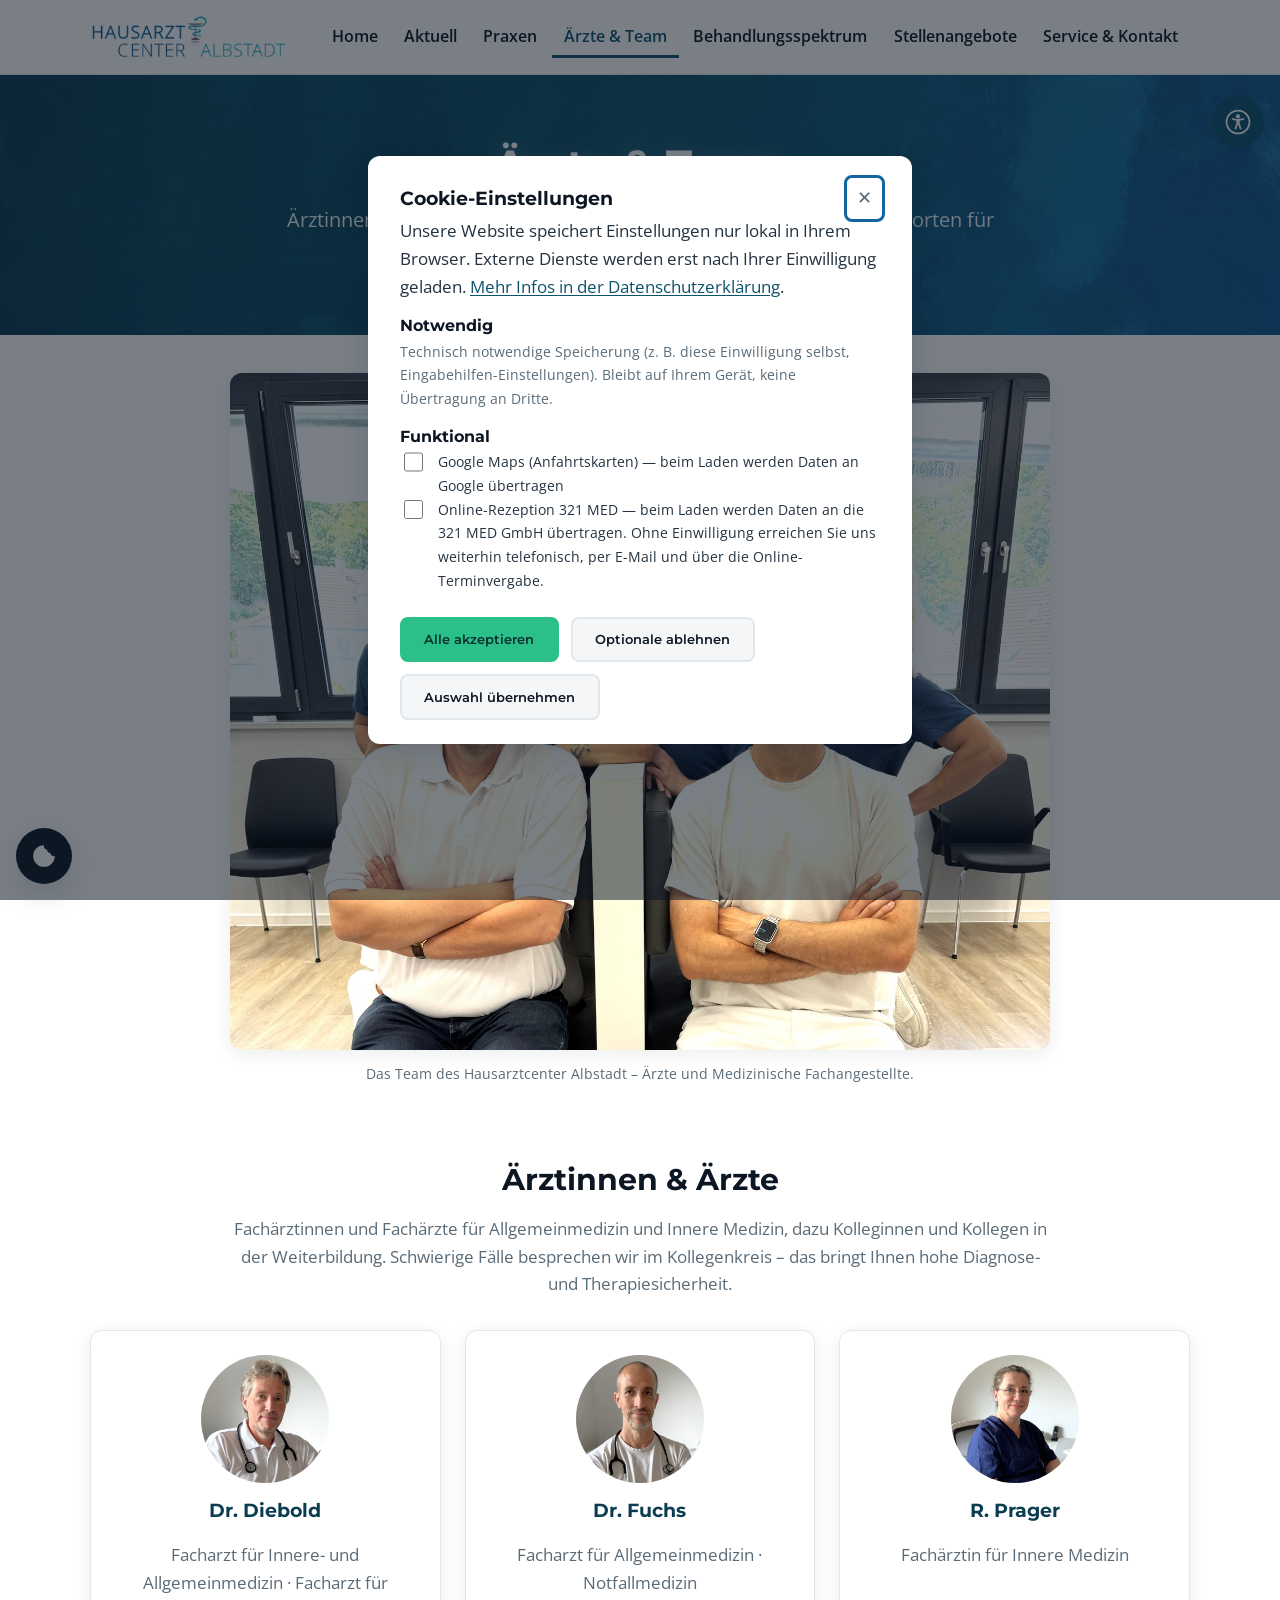
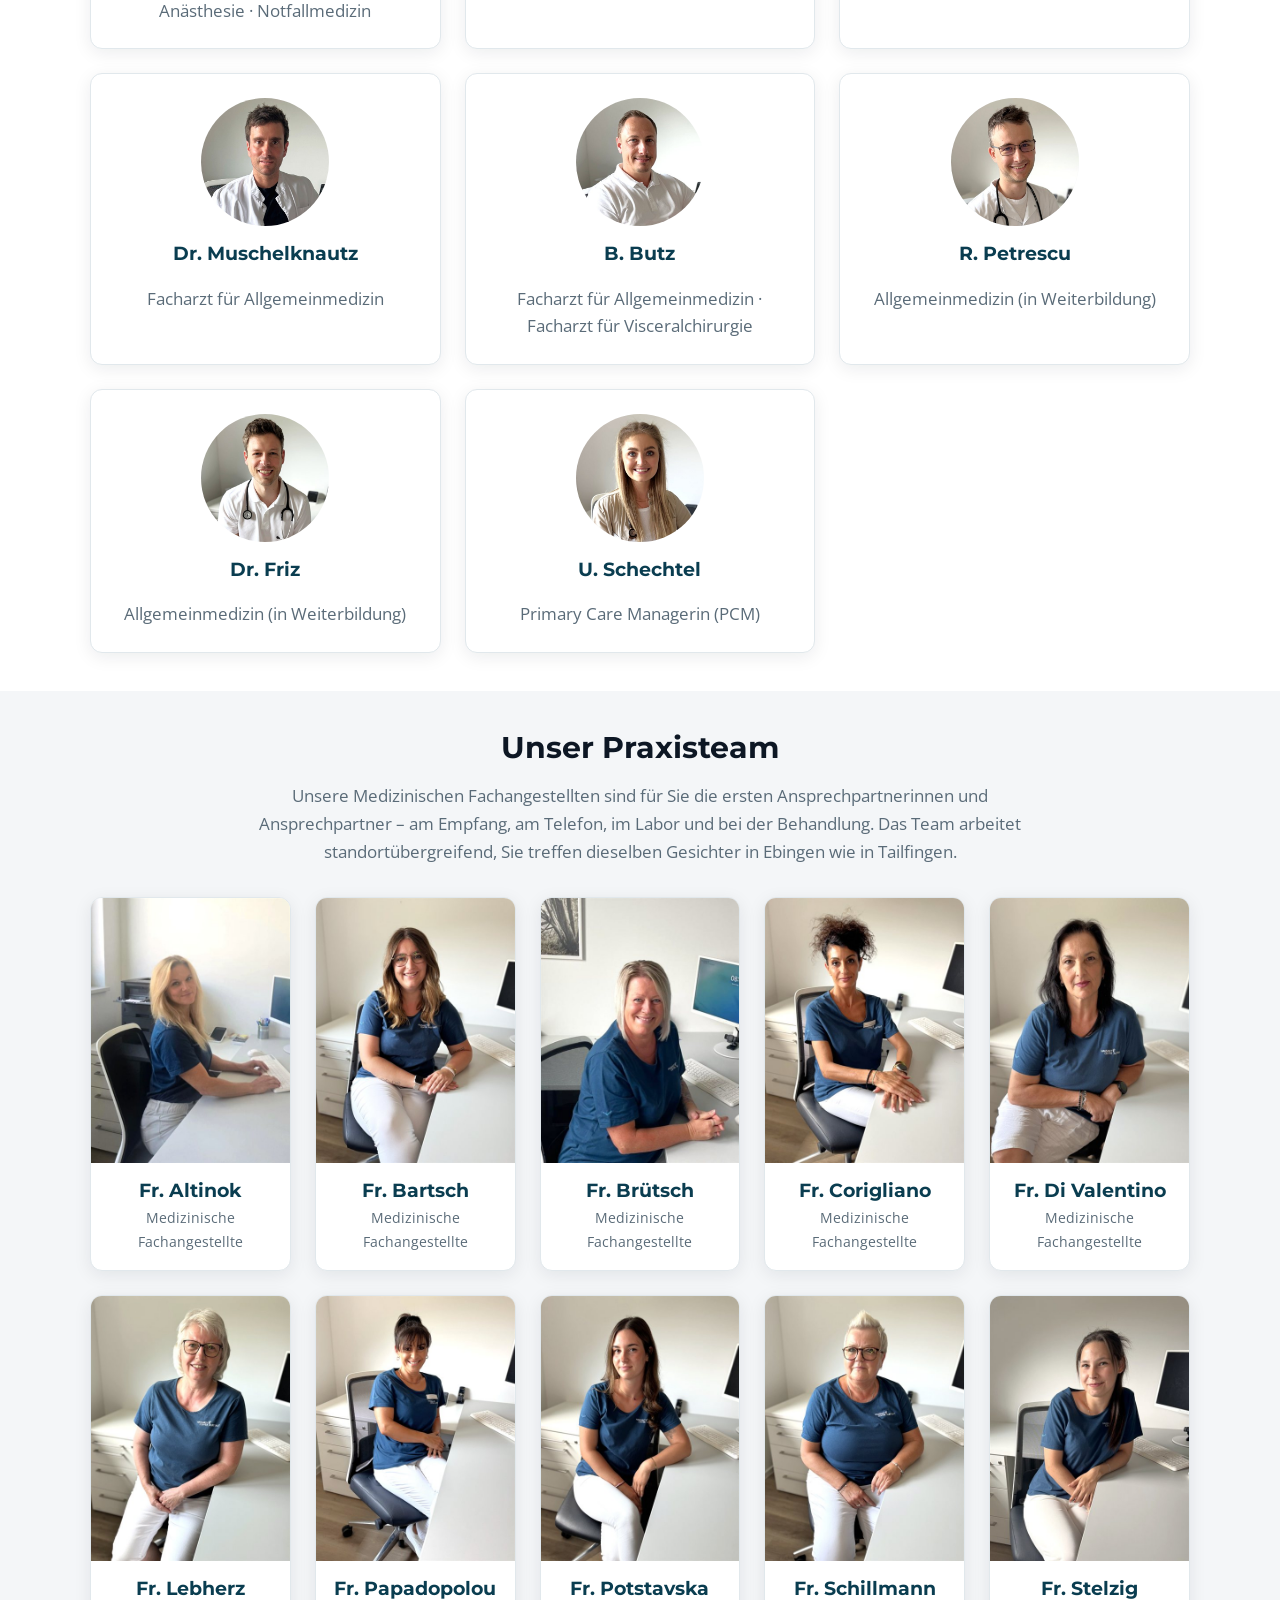
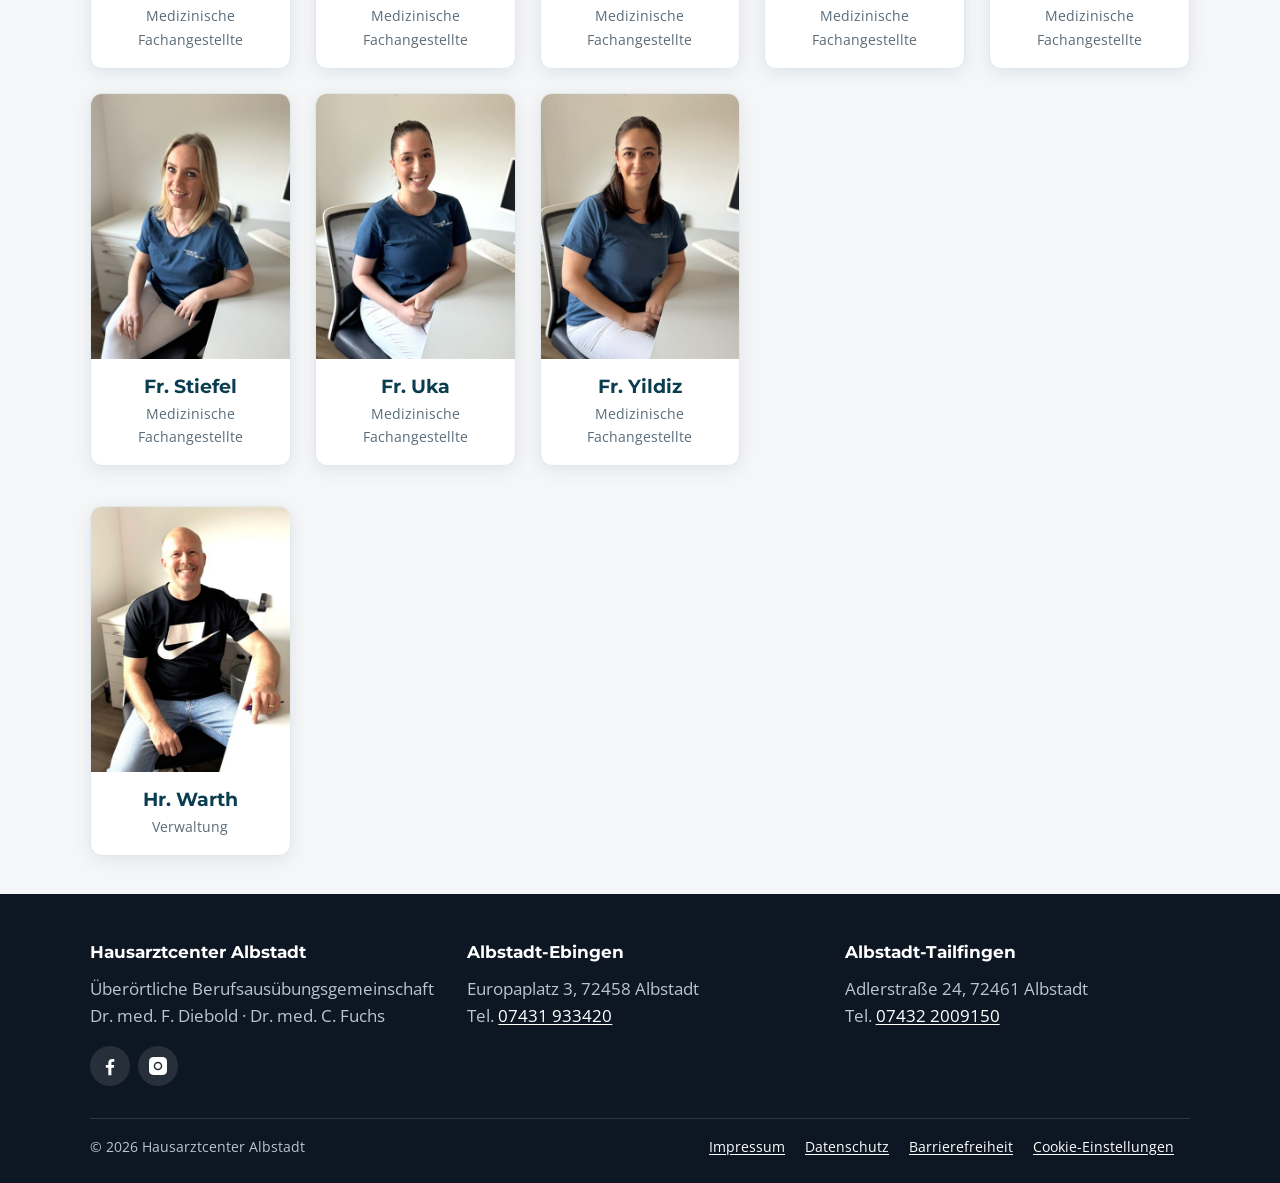
==== commit c9466a00: "fix(team): Bildunterschrift — Verwaltung ist nicht auf dem Gruppenfoto Hr. Warth war in der Untersch" ====
--- a/aerzte-team.html
+++ b/aerzte-team.html
@@ -38,7 +38,7 @@
     <section class="container">
       <figure class="gruppenbild">
         <img src="bilder/team-gesamt.jpg" alt="Das Team des Hausarztcenter Albstadt">
-        <figcaption>Das Team des Hausarztcenter Albstadt – Ärzte, Medizinische Fachangestellte und Verwaltung.</figcaption>
+        <figcaption>Das Team des Hausarztcenter Albstadt – Ärzte und Medizinische Fachangestellte.</figcaption>
       </figure>
     </section>
 
--- a/css/style.css
+++ b/css/style.css
@@ -204,6 +204,11 @@
 .karte--portraet .karte-text { padding: var(--raum-4); }
 .karte--portraet h3 { margin: 0 0 var(--raum-1); }
 .karte--portraet p { margin: 0; color: var(--farbe-text-leise); font-size: var(--groesse-klein); }
+/* Beginnt eine neue Rasterzeile (site.js: neueZeile). Trennt Gruppen ab, ohne
+   das Raster zu verlassen — die Kachel behaelt exakt die Breite der uebrigen.
+   Der zusaetzliche Abstand macht sichtbar, dass der Umbruch gewollt ist. */
+.karte--neue-zeile { grid-column-start: 1; margin-top: var(--raum-4); }
+
 /* Platzhalter, solange ein Foto fehlt — gleiche Silhouette wie .person-foto */
 .portraet-platzhalter {
   width: 100%; aspect-ratio: 3 / 4;
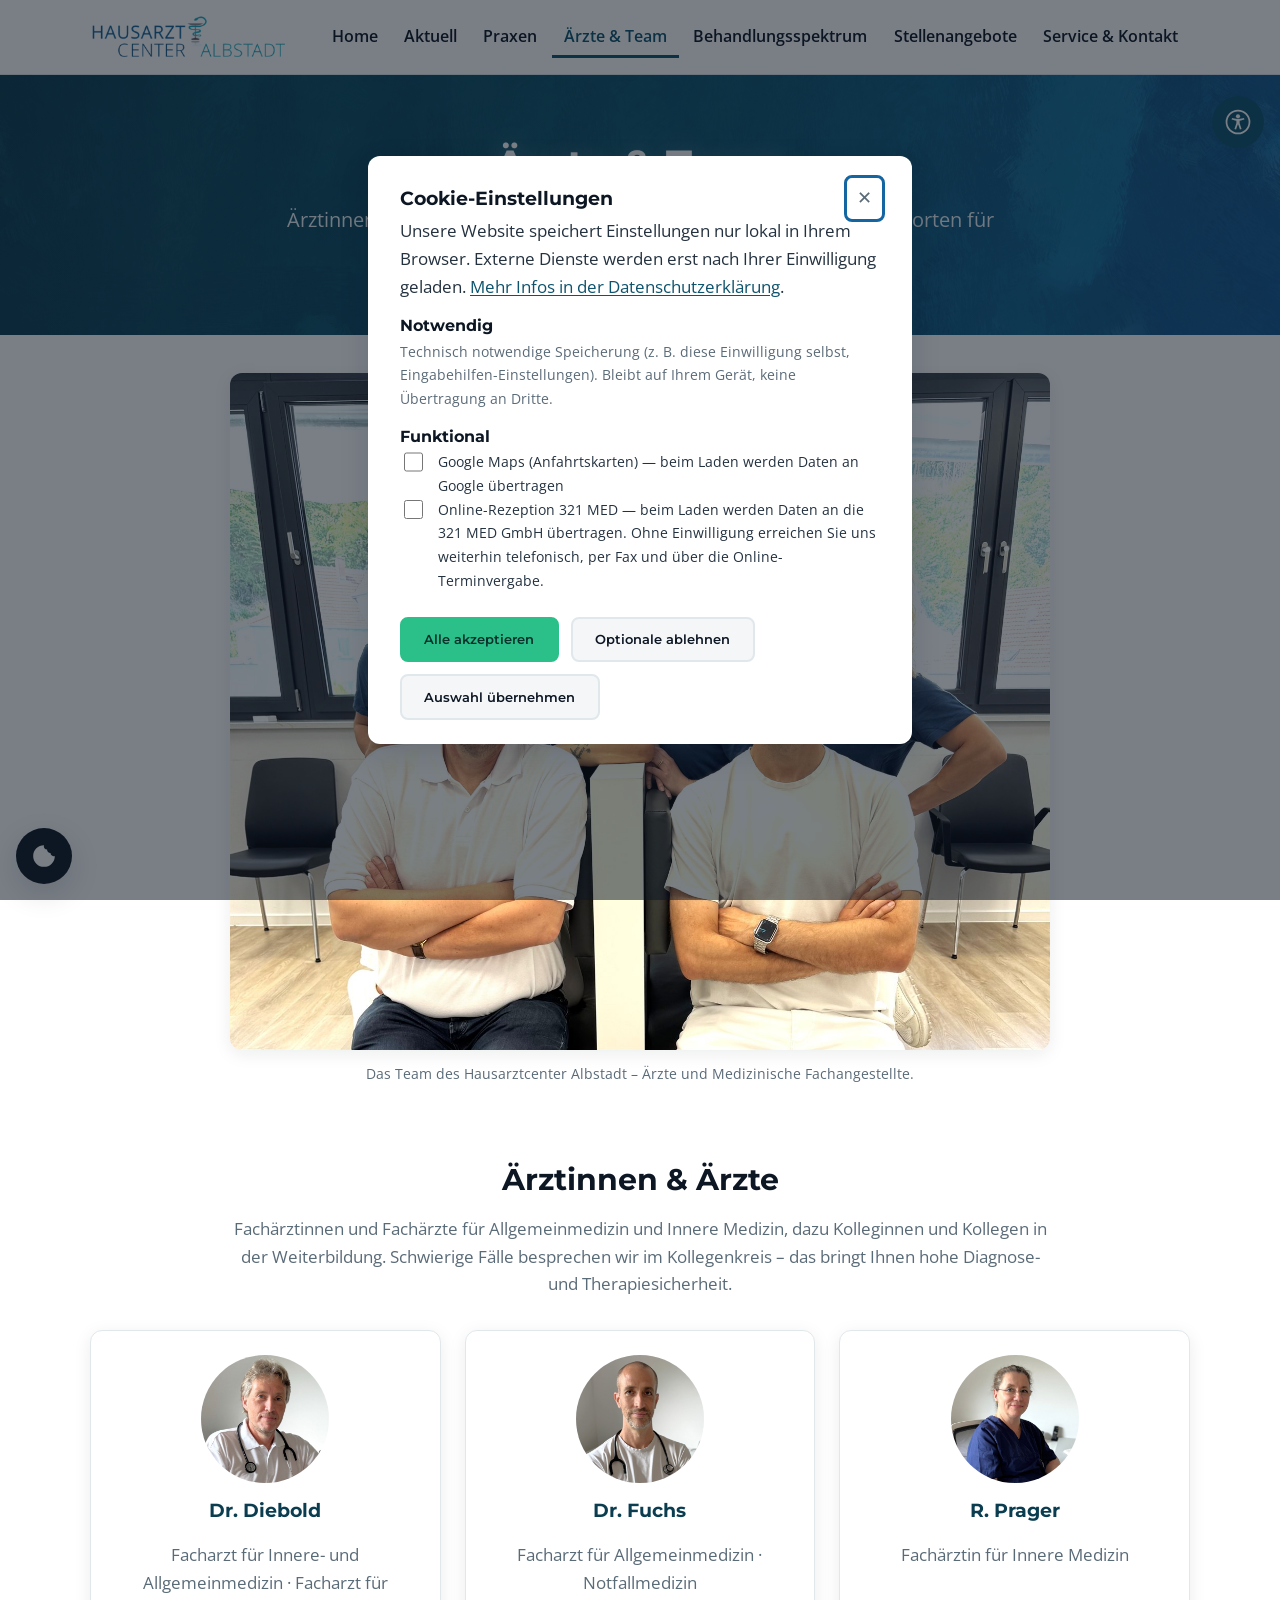
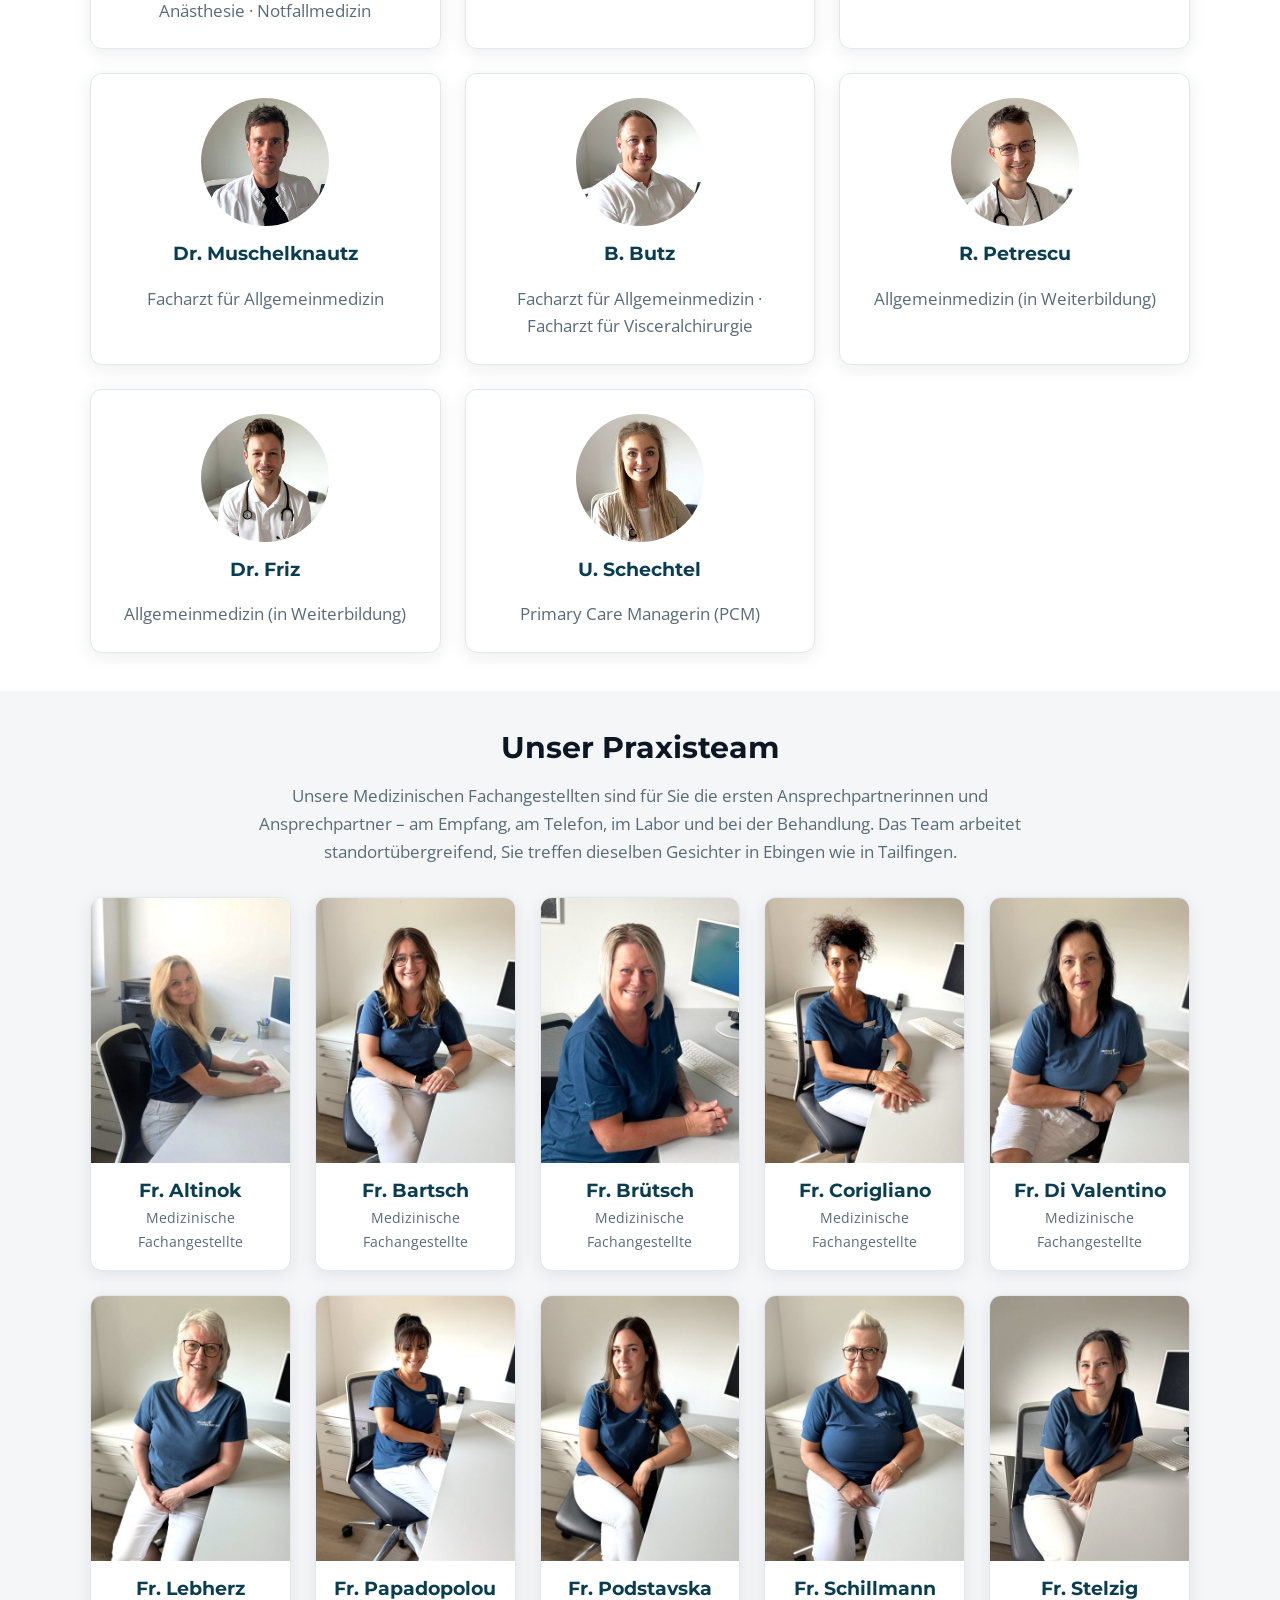
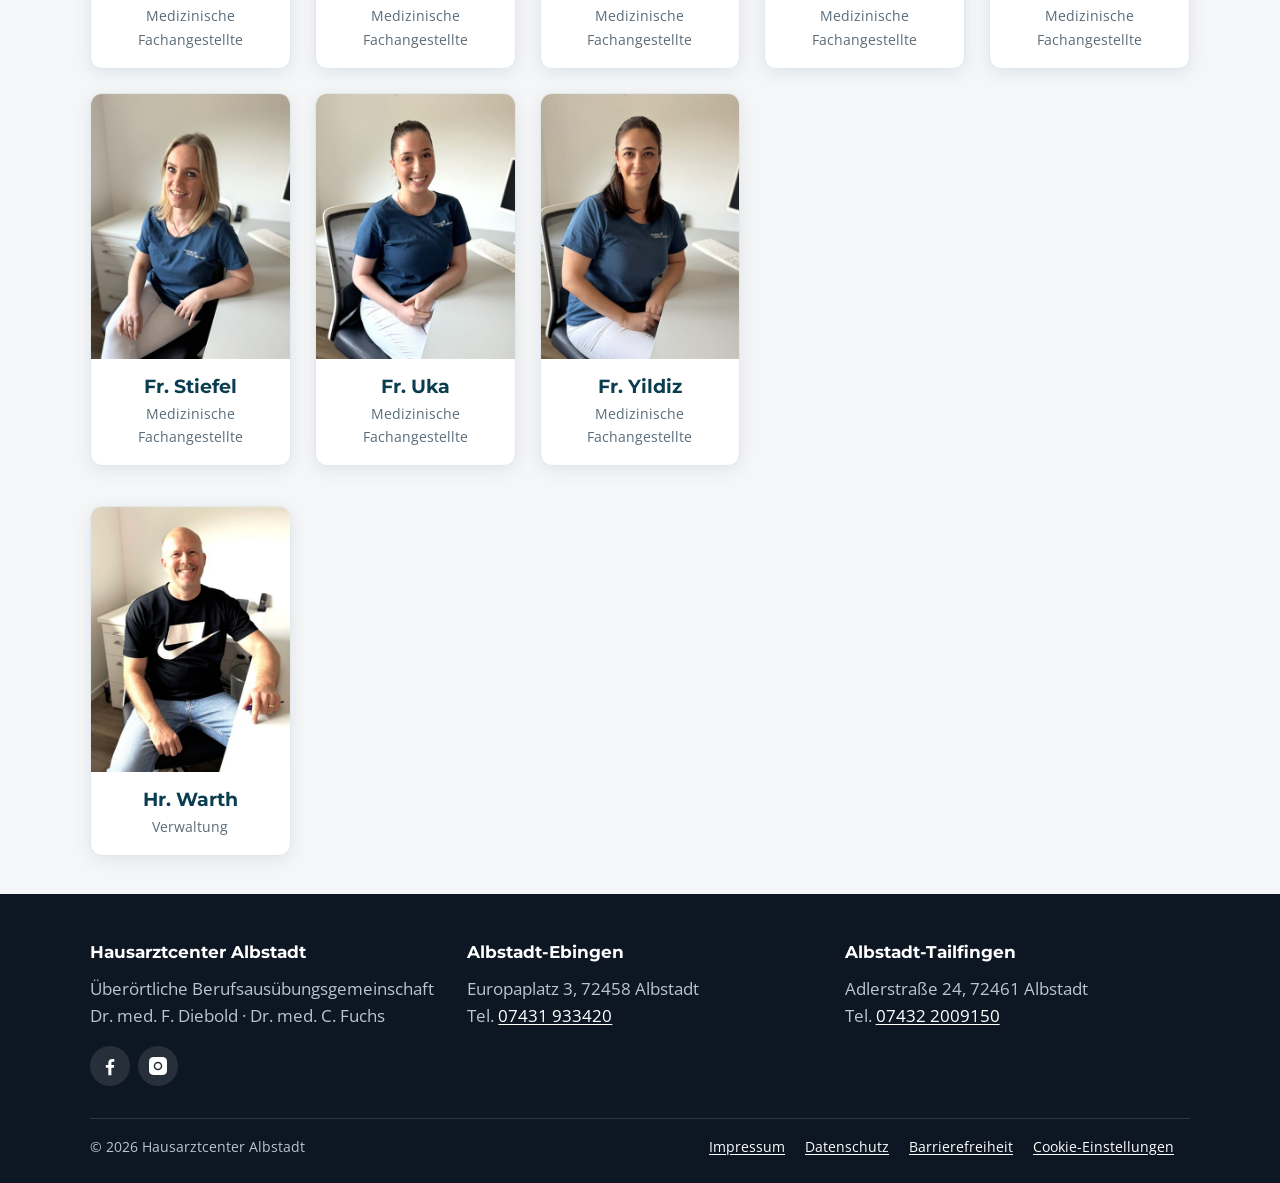
==== commit 3fe42e1d: "perf: Ladeweg entzerren — Hero + Schriften vorladen, @import aufloesen, Bildmasse Aus der Lighthouse" ====
--- a/aerzte-team.html
+++ b/aerzte-team.html
@@ -5,6 +5,15 @@
   <meta name="viewport" content="width=device-width, initial-scale=1">
   <title>Ärzte &amp; Team — Hausarztcenter Albstadt</title>
   <meta name="description" content="Das Behandlungs-Team des Hausarztcenter Albstadt — Ärztinnen, Ärzte und Praxisteam.">
+  <!-- Vorladen: Hero-Bild (steckt als CSS-Hintergrund in style.css und wuerde sonst erst
+       nach dem Parsen des Stylesheets entdeckt) und die beiden latin-Schriften. -->
+  <link rel="preload" as="image" href="bilder/hero-hausarzt-albstadt.jpg">
+  <link rel="preload" as="font" type="font/woff2" href="fonts/OpenSans-latin.woff2" crossorigin>
+  <link rel="preload" as="font" type="font/woff2" href="fonts/Montserrat-latin.woff2" crossorigin>
+  <!-- Reihenfolge zwingend: fonts, tokens, style. Frueher per @import in style.css -
+       das lud seriell und blockierte das Rendern doppelt (s. Kommentar in style.css). -->
+  <link rel="stylesheet" href="css/fonts.css">
+  <link rel="stylesheet" href="css/tokens.css">
   <link rel="stylesheet" href="css/style.css">
   <script defer src="data/site.js"></script>
   <script defer src="js/render.js"></script>
@@ -37,7 +46,7 @@
 
     <section class="container">
       <figure class="gruppenbild">
-        <img src="bilder/team-gesamt.jpg" alt="Das Team des Hausarztcenter Albstadt">
+        <img src="bilder/team-gesamt.jpg" alt="Das Team des Hausarztcenter Albstadt" width="1600" height="1320">
         <figcaption>Das Team des Hausarztcenter Albstadt – Ärzte und Medizinische Fachangestellte.</figcaption>
       </figure>
     </section>
--- a/css/fonts.css
+++ b/css/fonts.css
@@ -0,0 +1,45 @@
+/* Selbst-gehostete Schriften (DSGVO-konform — KEIN Aufruf an Google-Server beim Seitenaufruf).
+   Quelle: Google Fonts. Open Sans + Montserrat sind Variable Fonts; eine Datei je Subset
+   deckt alle Gewichte ab. Nur latin + latin-ext (fuer Deutsch ausreichend). */
+
+/* Open Sans — Fliesstext */
+@font-face {
+  font-family: 'Open Sans';
+  font-style: normal;
+  font-weight: 400 700;
+  font-display: swap;
+  src: url('../fonts/OpenSans-latin.woff2') format('woff2');
+  unicode-range: U+0000-00FF, U+0131, U+0152-0153, U+02BB-02BC, U+02C6, U+02DA, U+02DC,
+    U+0304, U+0308, U+0329, U+2000-206F, U+2074, U+20AC, U+2122, U+2191, U+2193, U+2212,
+    U+2215, U+FEFF, U+FFFD;
+}
+@font-face {
+  font-family: 'Open Sans';
+  font-style: normal;
+  font-weight: 400 700;
+  font-display: swap;
+  src: url('../fonts/OpenSans-latin-ext.woff2') format('woff2');
+  unicode-range: U+0100-02AF, U+0304, U+0308, U+0329, U+1E00-1E9F, U+1EF2-1EFF, U+2020,
+    U+20A0-20AB, U+20AD-20C0, U+2113, U+2C60-2C7F, U+A720-A7FF;
+}
+
+/* Montserrat — Ueberschriften */
+@font-face {
+  font-family: 'Montserrat';
+  font-style: normal;
+  font-weight: 500 700;
+  font-display: swap;
+  src: url('../fonts/Montserrat-latin.woff2') format('woff2');
+  unicode-range: U+0000-00FF, U+0131, U+0152-0153, U+02BB-02BC, U+02C6, U+02DA, U+02DC,
+    U+0304, U+0308, U+0329, U+2000-206F, U+2074, U+20AC, U+2122, U+2191, U+2193, U+2212,
+    U+2215, U+FEFF, U+FFFD;
+}
+@font-face {
+  font-family: 'Montserrat';
+  font-style: normal;
+  font-weight: 500 700;
+  font-display: swap;
+  src: url('../fonts/Montserrat-latin-ext.woff2') format('woff2');
+  unicode-range: U+0100-02AF, U+0304, U+0308, U+0329, U+1E00-1E9F, U+1EF2-1EFF, U+2020,
+    U+20A0-20AB, U+20AD-20C0, U+2113, U+2C60-2C7F, U+A720-A7FF;
+}
--- a/css/tokens.css
+++ b/css/tokens.css
@@ -0,0 +1,150 @@
+/* =============================================================================
+   DESIGN-KONVENTIONEN — Hausarztcenter Albstadt
+   Single Source of Truth fuer das visuelle Erscheinungsbild.
+
+   Hier — und NUR hier — werden Farben, Schriften, Schriftgroessen (je nach
+   Position: H1/H2/H3/Text/Lead) und Abstaende definiert. Alle Stylesheets
+   benutzen ausschliesslich diese Variablen (Tokens). So bleibt das Design
+   konsistent und an EINER Stelle aenderbar (z.B. Akzentfarbe einmal anpassen
+   -> wirkt ueberall).
+
+   Regel fuer den Code in style.css: KEINE festen Farb-/Groessen-/Abstandswerte
+   direkt schreiben — immer var(--token) verwenden. Neue Werte hier ergaenzen.
+   ========================================================================== */
+:root {
+
+  /* ===========================================================================
+     1. FARBEN
+     ========================================================================= */
+
+  /* -- Marke (aus Logo/Theme der Praxis) -- */
+  --farbe-primaer:        #0e536d;   /* Petrol — Hauptfarbe (Links, Akzente)   */
+  --farbe-primaer-dunkel: #0a3d50;   /* dunkler — Ueberschriften in Karten      */
+  --farbe-primaer-hell:   #1466a2;   /* heller — Verlaeufe, Fokus               */
+  --farbe-navy:           #0d1724;   /* fast schwarz-blau — Hero, Footer, H1-H4 */
+  --farbe-akzent:         #2bbf8a;   /* Tuerkis-Gruen — Buttons, Marker         */
+  --farbe-akzent-dunkel:  #25a878;   /* Button-Hover                            */
+
+  /* -- Text & Flaechen -- */
+  --farbe-text:           #243240;   /* Standard-Fliesstext                     */
+  --farbe-text-leise:     #5a6b78;   /* Nebensaechliches, Beschriftungen        */
+  --farbe-bg:             #ffffff;   /* Standard-Hintergrund                    */
+  --farbe-bg-leise:       #f4f6f8;   /* abgesetzte Abschnitte/Karten            */
+  --farbe-rand:           #e1e8ec;   /* Linien, Kartenraender                   */
+  --farbe-text-invers:        #ffffff;  /* Text auf dunklem Grund               */
+  --farbe-text-invers-leise:  #e9f1f4;  /* gedaempfter Text auf dunklem Grund   */
+
+  /* -- Schleier ueber den Hero-Bildern --
+     Liegt als Verlauf UEBER dem Foto, damit weisse Schrift lesbar bleibt.
+     Heller = Bildstruktur tritt staerker hervor, dunkler = mehr Kontrast.
+     Die Werte sind gemessen: mit dem aktuellen Hero-Bild bleibt der Kontrast
+     weisser Schrift bei ~6:1 und damit klar ueber der WCAG-AA-Schwelle (4.5).
+     Wer hier heller dreht, sollte den Kontrast neu pruefen.                   */
+  --hero-schleier: linear-gradient(110deg,
+                     rgba(12, 72, 95, .80) 0%,
+                     rgba(17, 95, 125, .64) 60%,
+                     rgba(24, 115, 180, .46) 100%);
+  /* Unterseiten-Koepfe: etwas dichter, da dort weniger Bildflaeche sichtbar ist */
+  --page-hero-schleier: linear-gradient(110deg,
+                     rgba(10, 61, 80, .94) 0%,
+                     rgba(14, 83, 109, .88) 55%,
+                     rgba(20, 102, 162, .80) 100%);
+
+  /* ===========================================================================
+     2. SCHRIFT
+     ========================================================================= */
+
+  /* -- Schriftfamilien (selbst gehostet, siehe fonts.css) -- */
+  --font-text:     "Open Sans", system-ui, -apple-system, "Segoe UI", Roboto, sans-serif;
+  --font-headline: "Montserrat", var(--font-text);   /* alle Ueberschriften     */
+
+  /* -- Schriftgroessen je nach Position --
+     clamp(min, fluid, max) = skaliert sanft mit der Fensterbreite.            */
+  --groesse-h1:    clamp(1.9rem, 4vw, 2.6rem);    /* Seitentitel (1x pro Seite) */
+  --groesse-h2:    clamp(1.45rem, 2.6vw, 1.9rem); /* Abschnitts-Ueberschrift    */
+  --groesse-h3:    1.2rem;                          /* Karten-/Block-Titel       */
+  --groesse-h4:    1rem;                            /* Unter-Ueberschrift        */
+  --groesse-lead:  clamp(1.05rem, 2vw, 1.25rem);  /* Einleitungs-Absatz (Hero)  */
+  --groesse-text:  1.05rem;                         /* Standard-Fliesstext       */
+  --groesse-klein: .9rem;                           /* Fussnoten, Badges, Datum  */
+
+  /* -- Schriftstaerken -- */
+  --staerke-text:     400;
+  --staerke-halbfett: 600;
+  --staerke-fett:     700;
+
+  /* -- Zeilenhoehen -- */
+  --zeilenhoehe:     1.65;   /* Fliesstext (luftig, gut lesbar)                 */
+  --zeilenhoehe-eng: 1.2;    /* Ueberschriften                                  */
+
+  /* ===========================================================================
+     3. ABSTAENDE  (eine einzige Skala — Schritte ~ x1.5)
+        Ueberall NUR diese Stufen benutzen, damit Abstaende einheitlich sind.
+     ========================================================================= */
+  --raum-1: .25rem;
+  --raum-2: .5rem;
+  --raum-3: .75rem;
+  --raum-4: 1rem;
+  --raum-5: 1.5rem;
+  --raum-6: 2rem;
+  --raum-7: 3rem;
+  --raum-8: 4rem;
+
+  /* -- Abgeleitete, benannte Abstaende (fuer einheitliche Rhythmik) -- */
+  --abschnitt-y:    clamp(1.6rem, 3.2vw, 2.4rem);  /* Innenabstand oben/unten JEDES Abschnitts */
+  --hoehe-page-hero: 260px;                      /* EINHEITLICHE Hoehe der Unterseiten-Koepfe   */
+  --container-x:    1.25rem;                     /* seitlicher Rand des Inhalts-Containers    */
+  --titel-abstand:  var(--raum-4);              /* Ueberschrift -> Folgetext                 */
+  --absatz-abstand: var(--raum-4);              /* Abstand zwischen Absaetzen                */
+  --block-abstand:  var(--raum-5);              /* Abstand zwischen groesseren Bloecken      */
+
+  /* ===========================================================================
+     4. FORM (Breiten, Rundungen, Schatten)
+     ========================================================================= */
+  --breite-max:   1140px;   /* maximale Layout-Breite                           */
+  --breite-text:  68ch;     /* optimale Lesebreite fuer Fliesstext             */
+  --radius:       12px;     /* Karten                                           */
+  --radius-s:     8px;      /* Buttons, kleine Flaechen                         */
+  --radius-pill:  999px;    /* Badges                                           */
+  --schatten:        0 4px 18px rgba(13, 23, 36, 0.08);
+  --schatten-stark:  0 10px 30px rgba(13, 23, 36, 0.14);
+
+  /* ===========================================================================
+     5. EINGABEHILFEN — Marker-Farben ("Links/Ueberschriften hervorheben")
+     ========================================================================= */
+  --eh-marker-bg:   #ffe14d;  /* gelbe Hervorhebung                             */
+  --eh-marker-text: #111111;  /* dunkler Text auf der Hervorhebung              */
+}
+
+/* =============================================================================
+   EINGABEHILFEN-FARBSCHEMATA — js/eingabehilfen.js setzt diese Klassen auf
+   <html>. Sie ueberschreiben NUR Token-Werte; die Regeln in style.css bleiben
+   unveraendert und uebernehmen die neuen Werte automatisch.
+   ========================================================================== */
+
+/* "Dunkler Kontrast": dunkles Schema, helle Schrift, hellere Linkfarben.
+   --farbe-navy bleibt bewusst unveraendert (Hero/Footer behalten ihren dunklen
+   Grund mit heller Schrift); Ueberschriften werden in style.css nachgezogen. */
+html.eh-dunkel {
+  --farbe-text:              #f2f6f9;
+  --farbe-text-leise:        #c3cfd8;
+  --farbe-bg:                #0d1724;
+  --farbe-bg-leise:          #13212f;
+  --farbe-rand:              #31465a;
+  --farbe-primaer:           #8fd0ee;
+  --farbe-primaer-dunkel:    #b5e0f4;
+  --farbe-primaer-hell:      #8fd0ee;
+}
+
+/* "Heller Kontrast": maximaler Hell-Kontrast (schwarz auf weiss). */
+html.eh-hell {
+  --farbe-text:              #000000;
+  --farbe-text-leise:        #1f1f1f;
+  --farbe-bg:                #ffffff;
+  --farbe-bg-leise:          #f2f2f2;
+  --farbe-rand:              #555555;
+  --farbe-navy:              #000000;
+  --farbe-primaer:           #003a5c;
+  --farbe-primaer-dunkel:    #002741;
+  --farbe-primaer-hell:      #003a5c;
+}
--- a/css/style.css
+++ b/css/style.css
@@ -3,8 +3,14 @@
    (Design-Konventionen / Single Source of Truth). Hier stehen nur Regeln, die
    diese Tokens auf konkrete Elemente anwenden — keine festen Werte. */
 
-@import url("fonts.css");
-@import url("tokens.css");
+/* fonts.css und tokens.css werden BEWUSST nicht mehr per @import geladen, sondern
+   als eigene <link rel="stylesheet"> im <head> jeder Seite — in dieser Reihenfolge:
+   fonts.css, tokens.css, style.css.
+   Grund: @import erzwingt eine serielle Ladekette (erst style.css holen und parsen,
+   dann die beiden Importe nachladen) und blockiert dadurch das Rendern doppelt.
+   Als <link> laden alle drei parallel. Gemessen 2026-08-16 (Lighthouse, s. Plan DESIGN).
+   Die Rolle der Dateien bleibt unveraendert: tokens.css ist weiterhin die Single Source
+   of Truth fuer Farben, Groessen und Abstaende. */
 
 * { box-sizing: border-box; }
 html { scroll-behavior: smooth; }
@@ -134,11 +140,12 @@
 }
 @media (max-width: 760px) {
   .split { grid-template-columns: 1fr; gap: var(--raum-5); }
-  .schritte { grid-template-columns: 1fr; }
-  /* Beitragsbild ueber den Text, in der Breite begrenzt statt bildschirmfuellend */
-  .news-item--bild { grid-template-columns: 1fr; gap: var(--raum-4); }
-  .news-item--bild img { max-width: 320px; }
-}
+}
+/* ACHTUNG bei weiteren Mobil-Regeln: Media Queries erhoehen die Spezifitaet
+   NICHT. Steht die Basis-Regel spaeter in dieser Datei, gewinnt sie — auch auf
+   dem Handy. Mobil-Regeln deshalb IMMER hinter die zugehoerige Basis-Regel
+   setzen, nicht in diesen Block hier oben. (.schritte und .news-item--bild
+   standen hier und waren dadurch monatelang wirkungslos.) */
 
 /* --- Bild-Platzhalter (bis echte Fotos vorliegen) ---
    Tauschen: das <div class="bild-platzhalter" ...> ersetzen durch
@@ -164,11 +171,22 @@
 
 .hinweis { border-left: 4px solid var(--farbe-akzent); background: var(--farbe-bg-leise); padding: var(--raum-4) var(--raum-5); border-radius: 0 var(--radius-s) var(--radius-s) 0; margin: 0 0 var(--block-abstand); }
 
+/* Hinweis an den Stellen, die auf die Online-Rezeption verweisen: sichtbar nur,
+   solange die Einwilligung dafuer fehlt (consent.js setzt die Klasse auf <html>).
+   Ohne die Klasse — auch ohne JavaScript — bleibt er ausgeblendet. */
+.med321-hinweis { display: none; }
+.consent-med321-aus .med321-hinweis { display: block; }
+
 /* --- Karten-Raster --- */
 .karten { display: grid; gap: var(--raum-5); grid-template-columns: repeat(auto-fit, minmax(270px, 1fr)); }
 .karte { border: 1px solid var(--farbe-rand); border-radius: var(--radius); padding: var(--raum-5); background: var(--farbe-bg); box-shadow: var(--schatten); transition: transform .12s ease, box-shadow .12s ease; }
 .karte:hover { transform: translateY(-3px); box-shadow: var(--schatten-stark); }
 .karte h3 { margin-top: 0; color: var(--farbe-primaer-dunkel); }
+
+/* Karten nur so hoch wie ihr Inhalt (statt auf Zeilenhoehe gestreckt). Noetig,
+   sobald eine Karte in der Reihe deutlich mehr Text hat — sonst klafft in den
+   kurzen Karten eine grosse Leerflaeche ueber dem Button (s. .stelle-karte). */
+.karten--oben { align-items: start; }
 
 /* Ausrichtung: Teaser-/Navigationskacheln sind zentriert (kurz, symmetrisch);
    Daten-/Listenkarten bleiben linksbuendig (siehe .kontakt-liste/.zeiten). */
@@ -225,6 +243,27 @@
   .karte--portraet .karte-text { padding: var(--raum-3); }
 }
 
+/* --- Bilderband: lockere Schnappschuss-Reihe (Stellenangebote) ---
+   Drei Fotos nebeneinander im gleichen 4:3-Ausschnitt, ohne Kartenrahmen und
+   ohne eigene Ueberschrift — die Reihe soll beilaeufig wirken, nicht wie eine
+   Galerie. Der Ausschnitt entsteht ueber object-fit: cover, die Dateien
+   behalten ihr Originalformat; einzelne Bilder koennen ihn per
+   style="object-position: ..." verschieben (Hoch- und Querformat gemischt). */
+.bilderband { display: grid; grid-template-columns: repeat(3, 1fr); gap: var(--raum-4); margin-top: var(--block-abstand); }
+.bilderband img {
+  width: 100%; aspect-ratio: 4 / 3; object-fit: cover; display: block;
+  border-radius: var(--radius); box-shadow: var(--schatten);
+  transition: transform .25s ease, box-shadow .25s ease;
+}
+.bilderband img:hover { transform: scale(1.03); box-shadow: var(--schatten-stark); }
+.bilderband-text { color: var(--farbe-text-leise); font-size: var(--groesse-klein); font-style: italic; margin: var(--raum-3) 0 0; }
+/* Handy: zwei Spalten. Bleibt das letzte Bild allein uebrig, laeuft es ueber
+   die volle Breite — dann aber flacher, damit es die Seite nicht sprengt. */
+@media (max-width: 700px) {
+  .bilderband { grid-template-columns: 1fr 1fr; gap: var(--raum-3); }
+  .bilderband img:last-child:nth-child(odd) { grid-column: 1 / -1; aspect-ratio: 16 / 9; }
+}
+
 /* --- Gruppenbild (Team-Seite) ---
    Bewusst in der Breite begrenzt: das Bild ist fast 4:3 und wuerde ueber die
    volle Containerbreite den halben Bildschirm fuellen. */
@@ -242,6 +281,12 @@
 .news-item--bild > * { min-width: 0; }
 .news-item--bild img { width: 100%; height: auto; display: block; border-radius: var(--radius-s); }
 .news-datum { color: var(--farbe-text-leise); font-size: var(--groesse-klein); margin: 0 0 var(--raum-1); text-transform: uppercase; letter-spacing: .03em; }
+/* Handy: Bild ueber den Text statt daneben, in der Breite begrenzt statt
+   bildschirmfuellend. Muss HINTER den Basis-Regeln stehen, sonst wirkungslos. */
+@media (max-width: 760px) {
+  .news-item--bild { grid-template-columns: 1fr; gap: var(--raum-4); }
+  .news-item--bild img { max-width: 320px; }
+}
 
 /* Platzhalter-Markierung (nur waehrend des Aufbaus) */
 .platzhalter { color: var(--farbe-text-leise); font-style: italic; }
@@ -284,11 +329,23 @@
 .schritte .schritt-final { grid-column: 1 / -1; background: var(--farbe-primaer); border-color: var(--farbe-primaer); color: var(--farbe-text-invers); padding: var(--raum-6) var(--raum-5); box-shadow: var(--schatten-stark); }
 .schritte .schritt-final h3 { color: var(--farbe-text-invers); font-size: var(--groesse-h2); }
 .schritte .schritt-final p { color: var(--farbe-text-invers-leise); }
+/* Handy: die drei Schritte untereinander. Drei Spalten a mind. 260px ergeben
+   sonst ueber 800px Breite und schieben die ganze Seite seitlich raus.
+   Muss HINTER den Basis-Regeln stehen, sonst wirkungslos. */
+@media (max-width: 760px) {
+  .schritte { grid-template-columns: 1fr; }
+}
 
 /* Stellen-Karten: Job-Titel + Eckdaten + CTA */
 .stelle-karte { display: flex; flex-direction: column; }
 .stelle-karte .btn { margin-top: auto; align-self: flex-start; }
 .stelle-karte p { color: var(--farbe-text-leise); }
+/* Optionale Vorteils-Liste in einer Stellenkarte (z.B. Weiterbildungsstelle).
+   Kleiner gesetzt als der Fliesstext, damit der Stellentitel fuehrend bleibt;
+   der Button rutscht durch margin-top:auto weiterhin an den Kartenfuss, die
+   uebrigen Karten bleiben dadurch buendig. */
+.stelle-karte ul { margin: 0 0 var(--raum-5); padding-left: 1.1rem; color: var(--farbe-text-leise); font-size: var(--groesse-klein); }
+.stelle-karte li { margin: var(--raum-1) 0; }
 
 /* --- Fusszeile --- */
 .site-footer { background: var(--farbe-navy); color: #b9c6cf; margin-top: 0; padding: var(--raum-7) 0 var(--raum-5); }
@@ -384,7 +441,8 @@
 /* Lesemodus: Deko raus, eine Spalte, Lesebreite */
 html.eh-lesen .hero::before { background: var(--farbe-navy); }
 html.eh-lesen main img, html.eh-lesen .person-foto,
-html.eh-lesen .portraet-platzhalter, html.eh-lesen .gruppenbild { display: none; }
+html.eh-lesen .portraet-platzhalter, html.eh-lesen .gruppenbild,
+html.eh-lesen .bilderband, html.eh-lesen .bilderband-text { display: none; }
 html.eh-lesen .karten { grid-template-columns: 1fr; }
 /* Portraet-Kacheln verlieren im Lesemodus ihr Bild — Text braucht dann wieder
    die normale Kachel-Polsterung. */
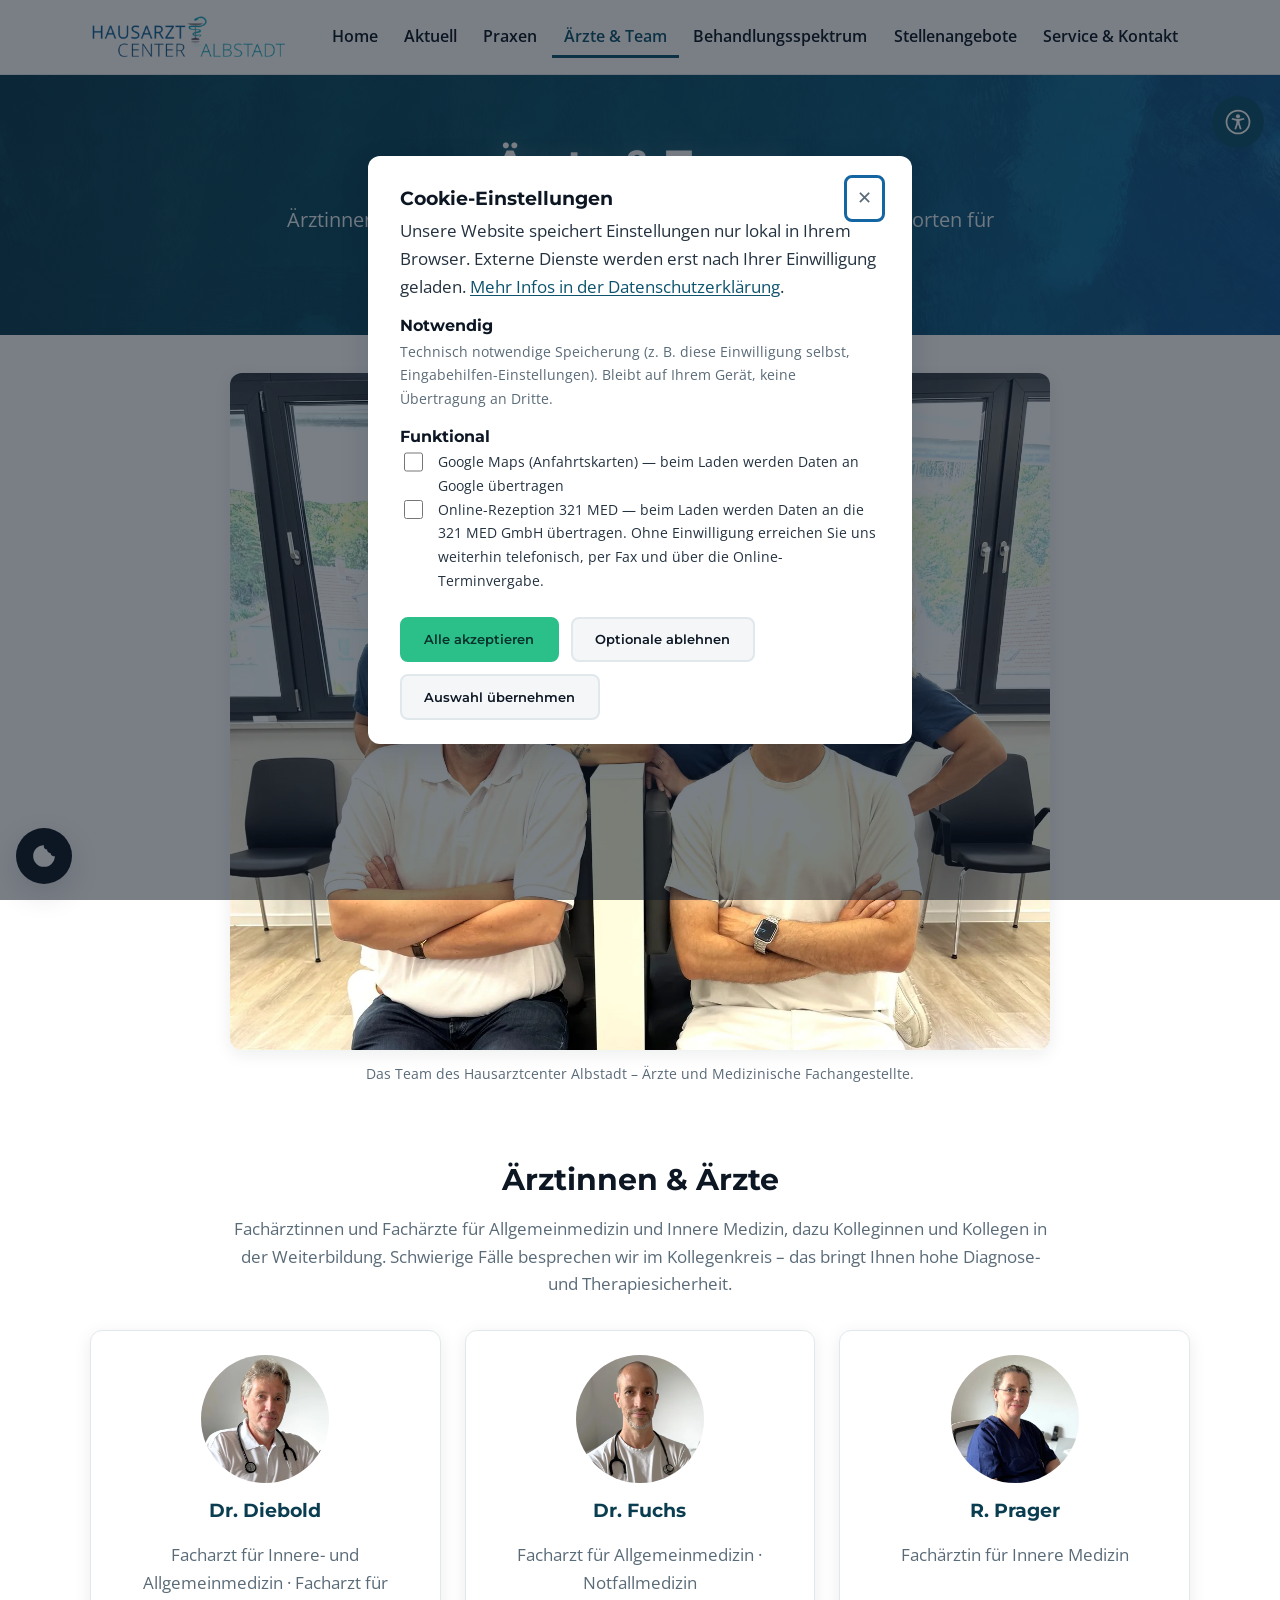
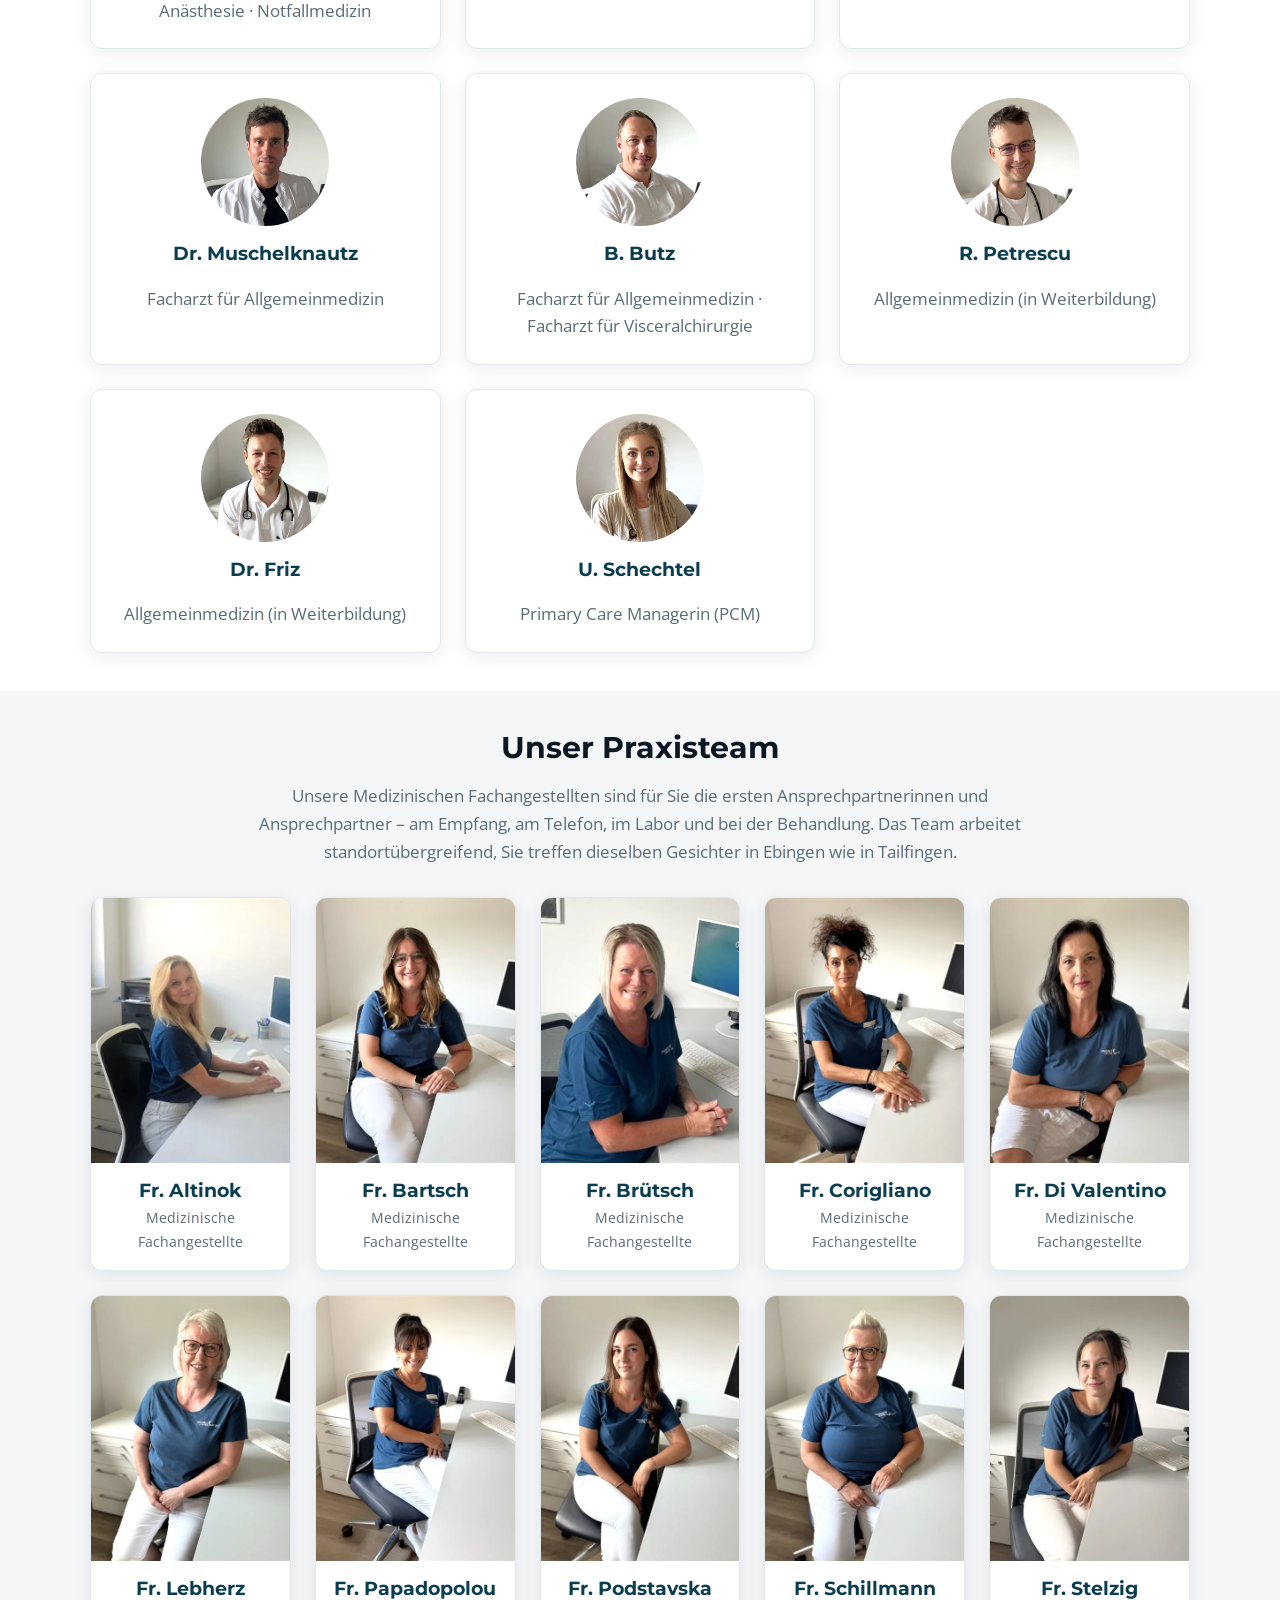
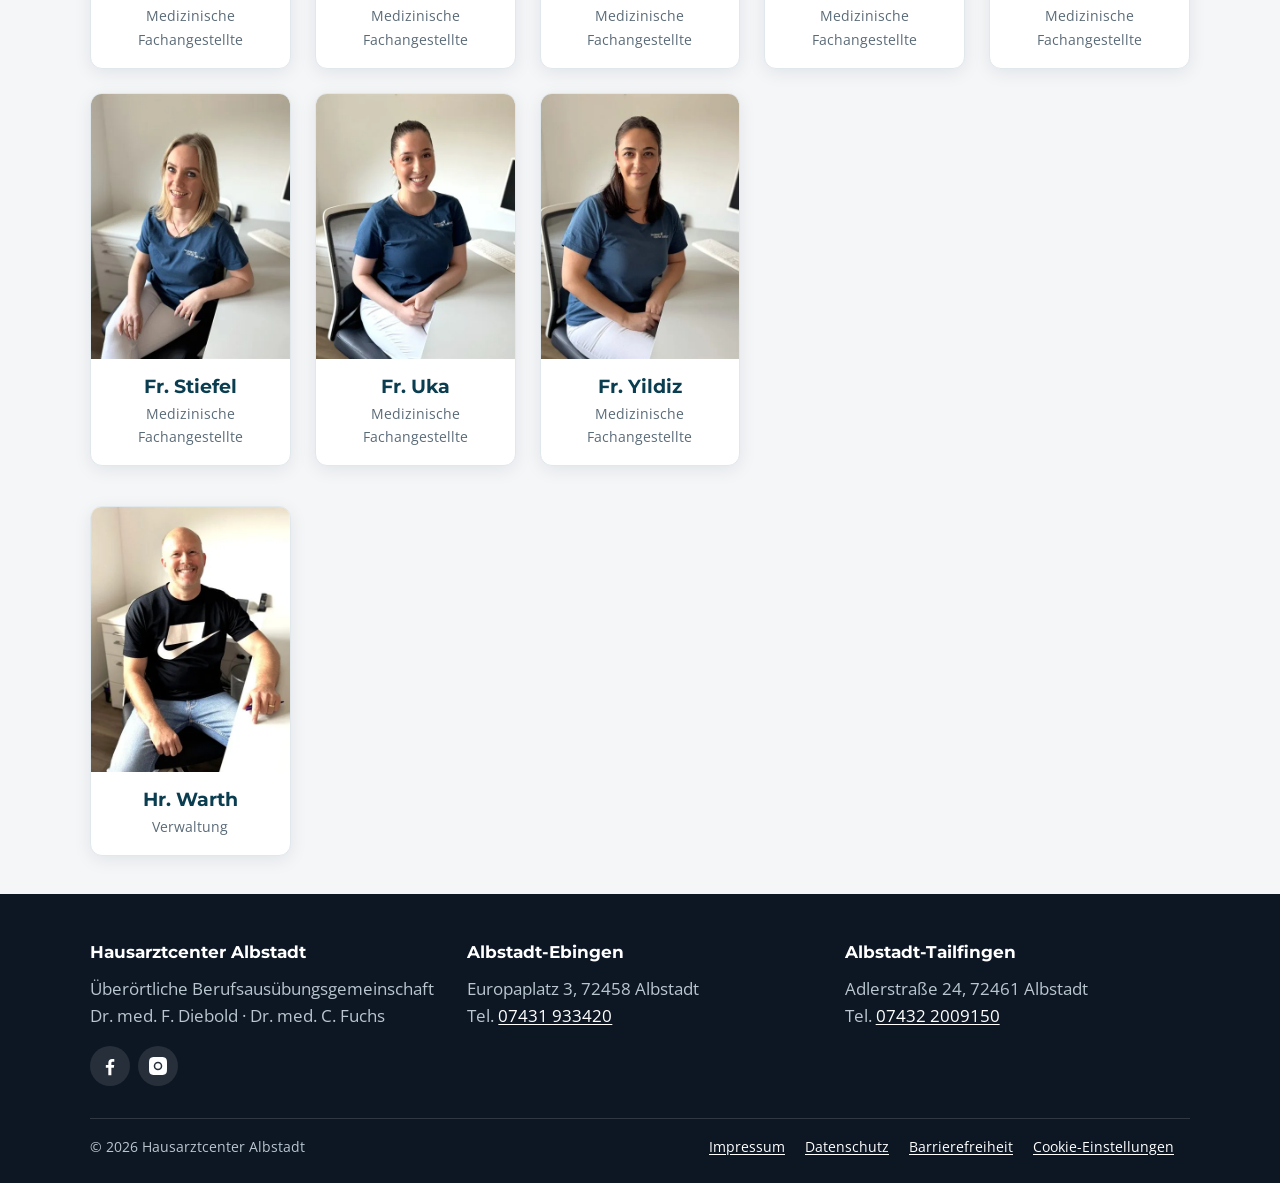
==== commit bd14cdbf: "perf: Bilder auf WebP umstellen (mit JPEG-Rueckfall) + kleineres Hero fuers Handy Werkzeug: ImageMag" ====
--- a/aerzte-team.html
+++ b/aerzte-team.html
@@ -7,7 +7,8 @@
   <meta name="description" content="Das Behandlungs-Team des Hausarztcenter Albstadt — Ärztinnen, Ärzte und Praxisteam.">
   <!-- Vorladen: Hero-Bild (steckt als CSS-Hintergrund in style.css und wuerde sonst erst
        nach dem Parsen des Stylesheets entdeckt) und die beiden latin-Schriften. -->
-  <link rel="preload" as="image" href="bilder/hero-hausarzt-albstadt.jpg">
+  <link rel="preload" as="image" href="bilder/hero-hausarzt-albstadt-mobil.webp" type="image/webp" media="(max-width: 560px)">
+  <link rel="preload" as="image" href="bilder/hero-hausarzt-albstadt.webp" type="image/webp" media="(min-width: 561px)">
   <link rel="preload" as="font" type="font/woff2" href="fonts/OpenSans-latin.woff2" crossorigin>
   <link rel="preload" as="font" type="font/woff2" href="fonts/Montserrat-latin.woff2" crossorigin>
   <!-- Reihenfolge zwingend: fonts, tokens, style. Frueher per @import in style.css -
@@ -46,7 +47,10 @@
 
     <section class="container">
       <figure class="gruppenbild">
-        <img src="bilder/team-gesamt.jpg" alt="Das Team des Hausarztcenter Albstadt" width="1600" height="1320">
+        <picture>
+          <source srcset="bilder/team-gesamt.webp" type="image/webp">
+          <img src="bilder/team-gesamt.jpg" alt="Das Team des Hausarztcenter Albstadt" width="1600" height="1320">
+        </picture>
         <figcaption>Das Team des Hausarztcenter Albstadt – Ärzte und Medizinische Fachangestellte.</figcaption>
       </figure>
     </section>
--- a/css/tokens.css
+++ b/css/tokens.css
@@ -93,6 +93,10 @@
   /* -- Abgeleitete, benannte Abstaende (fuer einheitliche Rhythmik) -- */
   --abschnitt-y:    clamp(1.6rem, 3.2vw, 2.4rem);  /* Innenabstand oben/unten JEDES Abschnitts */
   --hoehe-page-hero: 260px;                      /* EINHEITLICHE Hoehe der Unterseiten-Koepfe   */
+  --hoehe-header:    74px;                       /* Kopfzeile. WICHTIG: render.js setzt den Header
+                                                    erst per JS ein; style.css reserviert diesen
+                                                    Platz vorab, damit der Inhalt nicht springt.
+                                                    Beide Stellen lesen diesen einen Wert.       */
   --container-x:    1.25rem;                     /* seitlicher Rand des Inhalts-Containers    */
   --titel-abstand:  var(--raum-4);              /* Ueberschrift -> Folgetext                 */
   --absatz-abstand: var(--raum-4);              /* Abstand zwischen Absaetzen                */
--- a/css/style.css
+++ b/css/style.css
@@ -35,6 +35,10 @@
 main { flex: 1 0 auto; }
 
 img { max-width: 100%; height: auto; display: block; }
+/* <picture> dient nur der Formatwahl (WebP mit JPEG-Rueckfall) und darf das Layout
+   NICHT beeinflussen: display:contents nimmt es aus dem Box-Baum, sodass das <img>
+   selbst das Grid-/Flex-Kind bleibt — sonst braeche z. B. .split und .bilderband. */
+picture { display: contents; }
 
 a { color: var(--farbe-primaer); text-underline-offset: 2px; }
 a:hover { color: var(--farbe-primaer-dunkel); }
@@ -64,7 +68,13 @@
 
 /* --- Kopfzeile / Navigation --- */
 .site-header { position: sticky; top: 0; z-index: 100; background: rgba(255,255,255,.96); backdrop-filter: blur(6px); border-bottom: 1px solid var(--farbe-rand); }
-.site-header .container { display: flex; align-items: center; justify-content: space-between; min-height: 74px; gap: var(--raum-4); }
+.site-header .container { display: flex; align-items: center; justify-content: space-between; min-height: var(--hoehe-header); gap: var(--raum-4); }
+/* Platz fuer den Header reservieren, SOLANGE der Platzhalter noch leer ist. render.js
+   ersetzt <div data-component="site-header"> erst nach dem Laden — ohne diese Regel
+   rutscht der gesamte Inhalt beim Einsetzen nach unten (gemessen: CLS 0,091 mobil,
+   sichtbar geworden, nachdem die Seite durch das Vorladen frueher rendert).
+   +1px fuer den unteren Rahmen der .site-header. */
+[data-component="site-header"]:empty { display: block; min-height: calc(var(--hoehe-header) + 1px); }
 .logo { display: inline-flex; align-items: center; text-decoration: none; }
 .logo img { height: 44px; width: auto; }
 
@@ -77,11 +87,14 @@
 
 /* --- Hero (Startseite) --- */
 .hero { position: relative; color: var(--farbe-text-invers); padding: var(--abschnitt-y) 0; background: var(--farbe-navy); overflow: hidden; }
+/* Hero-Hintergrund: WebP mit JPEG-Rueckfall.
+   Die ERSTE background-Deklaration ist der Rueckfall — Browser ohne image-set()
+   (sehr alte Geraete) ignorieren die zweite Zeile komplett und behalten das JPEG.
+   Alle aktuellen Browser nehmen die zweite und laden das WebP (139 statt 270 KB). */
 .hero::before {
   content: ""; position: absolute; inset: 0;
-  background:
-    var(--hero-schleier),
-    url("../bilder/hero-hausarzt-albstadt.jpg") center/cover no-repeat;
+  background: var(--hero-schleier), url("../bilder/hero-hausarzt-albstadt.jpg") center/cover no-repeat;
+  background: var(--hero-schleier), image-set(url("../bilder/hero-hausarzt-albstadt.webp") type("image/webp"), url("../bilder/hero-hausarzt-albstadt.jpg") type("image/jpeg")) center/cover no-repeat;
   z-index: 0;
 }
 .hero .container { position: relative; z-index: 1; text-align: center; }
@@ -92,7 +105,22 @@
 /* Seiten-Kopf fuer Unterseiten: Petrol-Verlauf UEBER dem Hero-Bild (Struktur
    statt Vollton) und FESTE, einheitliche Hoehe auf allen Seiten (Inhalt wird
    vertikal zentriert — 1- und 3-zeilige Einleitungen ergeben dieselbe Hoehe). */
+/* Unterseiten-Kopf — gleiche WebP/JPEG-Staffelung wie .hero::before (s. dort). */
 .page-hero { position: relative; color: var(--farbe-text-invers); display: flex; align-items: center; min-height: var(--hoehe-page-hero); padding: var(--raum-5) 0; background: var(--page-hero-schleier), url("../bilder/hero-hausarzt-albstadt.jpg") center/cover no-repeat; }
+.page-hero { background: var(--page-hero-schleier), image-set(url("../bilder/hero-hausarzt-albstadt.webp") type("image/webp"), url("../bilder/hero-hausarzt-albstadt.jpg") type("image/jpeg")) center/cover no-repeat; }
+
+/* Handy: kleinere Hero-Datei (1000 statt 2000 px, 44 statt 139 KB). Deckt auch
+   Displays mit doppelter Pixeldichte bis 500 CSS-px Breite ab.
+   ACHTUNG — diese Media Query MUSS direkt hinter ihren Basis-Regeln stehen.
+   Media Queries erhoehen die Spezifitaet nicht; weiter unten stehende Basis-Regeln
+   wuerden sie ueberschreiben (dieser Fehler ist am 2026-07-30 schon einmal
+   aufgetreten, s. Plan DESIGN). */
+@media (max-width: 560px) {
+  .hero::before { background: var(--hero-schleier), url("../bilder/hero-hausarzt-albstadt.jpg") center/cover no-repeat; }
+  .hero::before { background: var(--hero-schleier), image-set(url("../bilder/hero-hausarzt-albstadt-mobil.webp") type("image/webp"), url("../bilder/hero-hausarzt-albstadt.jpg") type("image/jpeg")) center/cover no-repeat; }
+  .page-hero { background: var(--page-hero-schleier), url("../bilder/hero-hausarzt-albstadt.jpg") center/cover no-repeat; }
+  .page-hero { background: var(--page-hero-schleier), image-set(url("../bilder/hero-hausarzt-albstadt-mobil.webp") type("image/webp"), url("../bilder/hero-hausarzt-albstadt.jpg") type("image/jpeg")) center/cover no-repeat; }
+}
 .page-hero .container { text-align: center; width: 100%; }
 .page-hero h1 { color: var(--farbe-text-invers); }
 .page-hero p { color: var(--farbe-text-invers-leise); font-size: var(--groesse-lead); margin: 0 auto; max-width: 46rem; }
@@ -261,7 +289,10 @@
    die volle Breite — dann aber flacher, damit es die Seite nicht sprengt. */
 @media (max-width: 700px) {
   .bilderband { grid-template-columns: 1fr 1fr; gap: var(--raum-3); }
-  .bilderband img:last-child:nth-child(odd) { grid-column: 1 / -1; aspect-ratio: 16 / 9; }
+  /* Zaehlt die <picture>-Wrapper, nicht die <img>: seit der WebP-Umstellung steckt
+     jedes Bild in einem eigenen <picture>, dadurch waere jedes <img> "erstes und
+     letztes Kind" und die Regel wuerde auf ALLE zutreffen. */
+  .bilderband picture:last-child:nth-child(odd) img { grid-column: 1 / -1; aspect-ratio: 16 / 9; }
 }
 
 /* --- Gruppenbild (Team-Seite) ---
